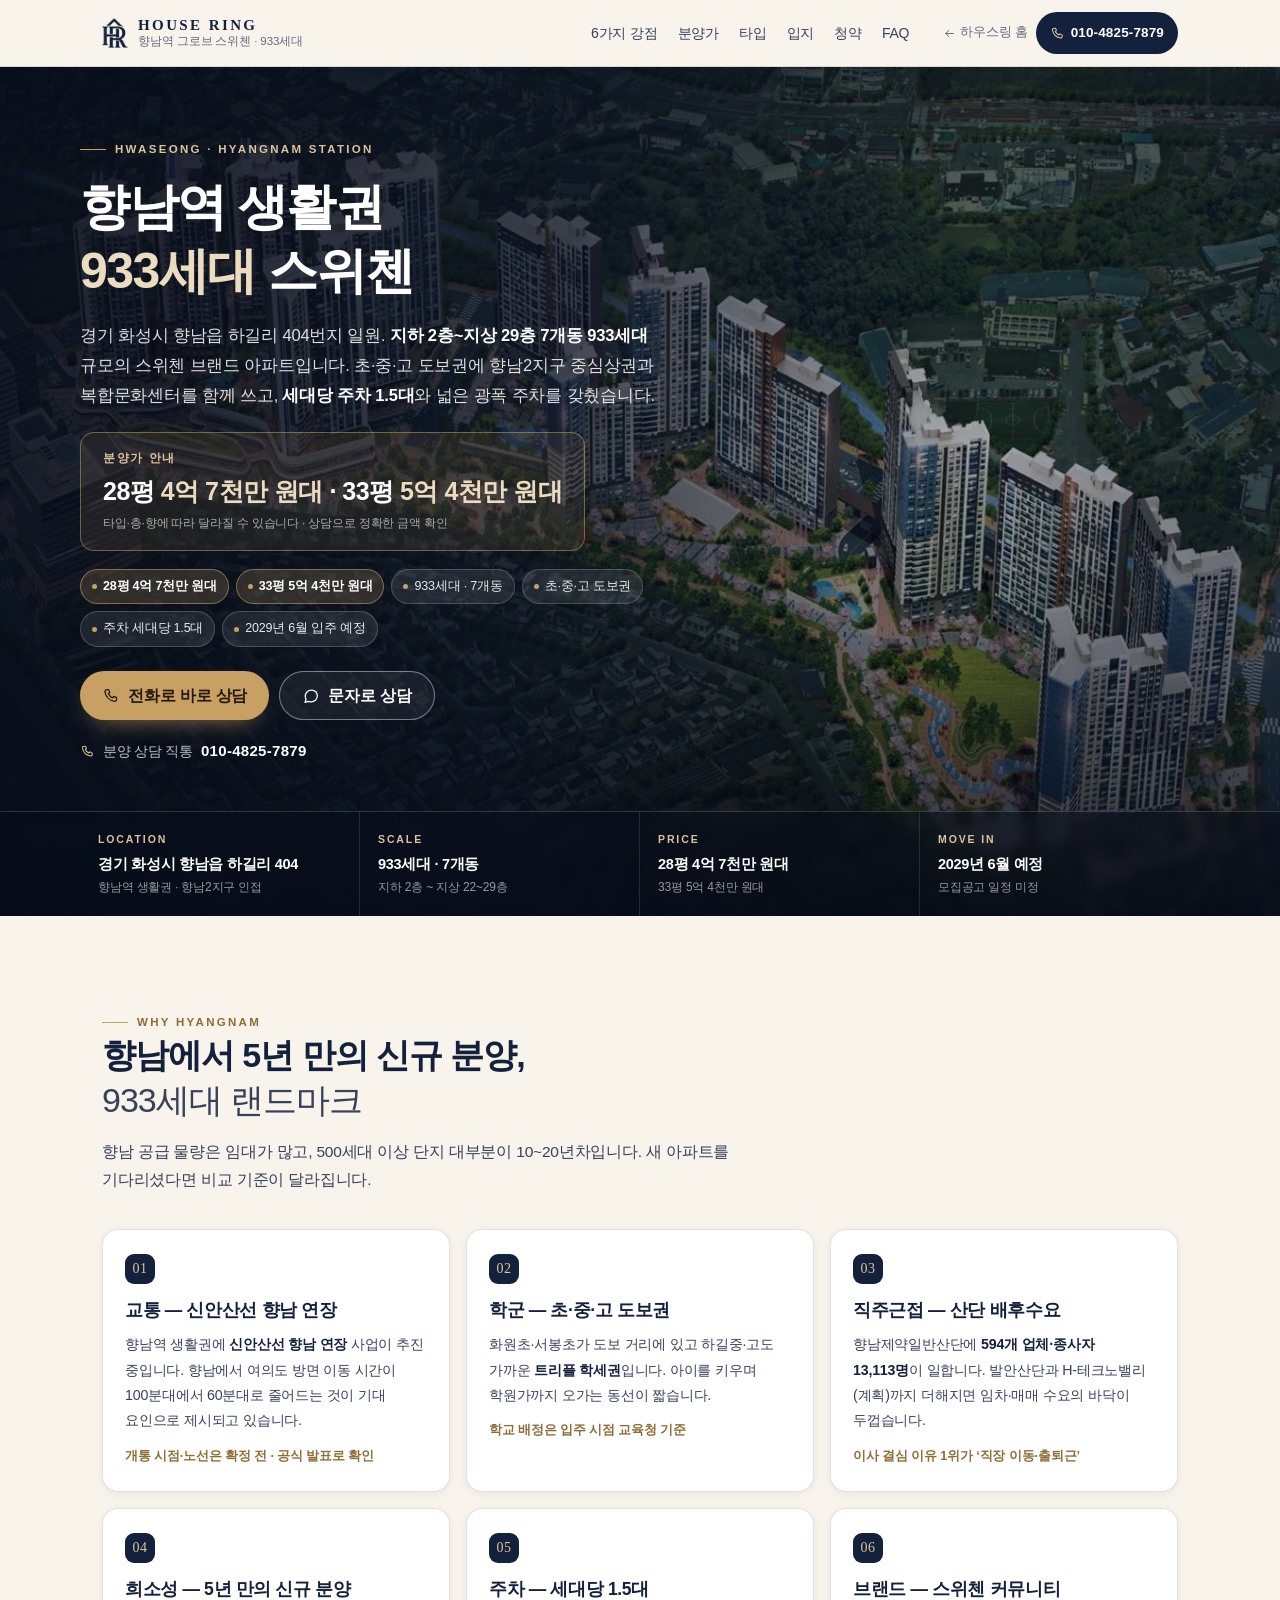
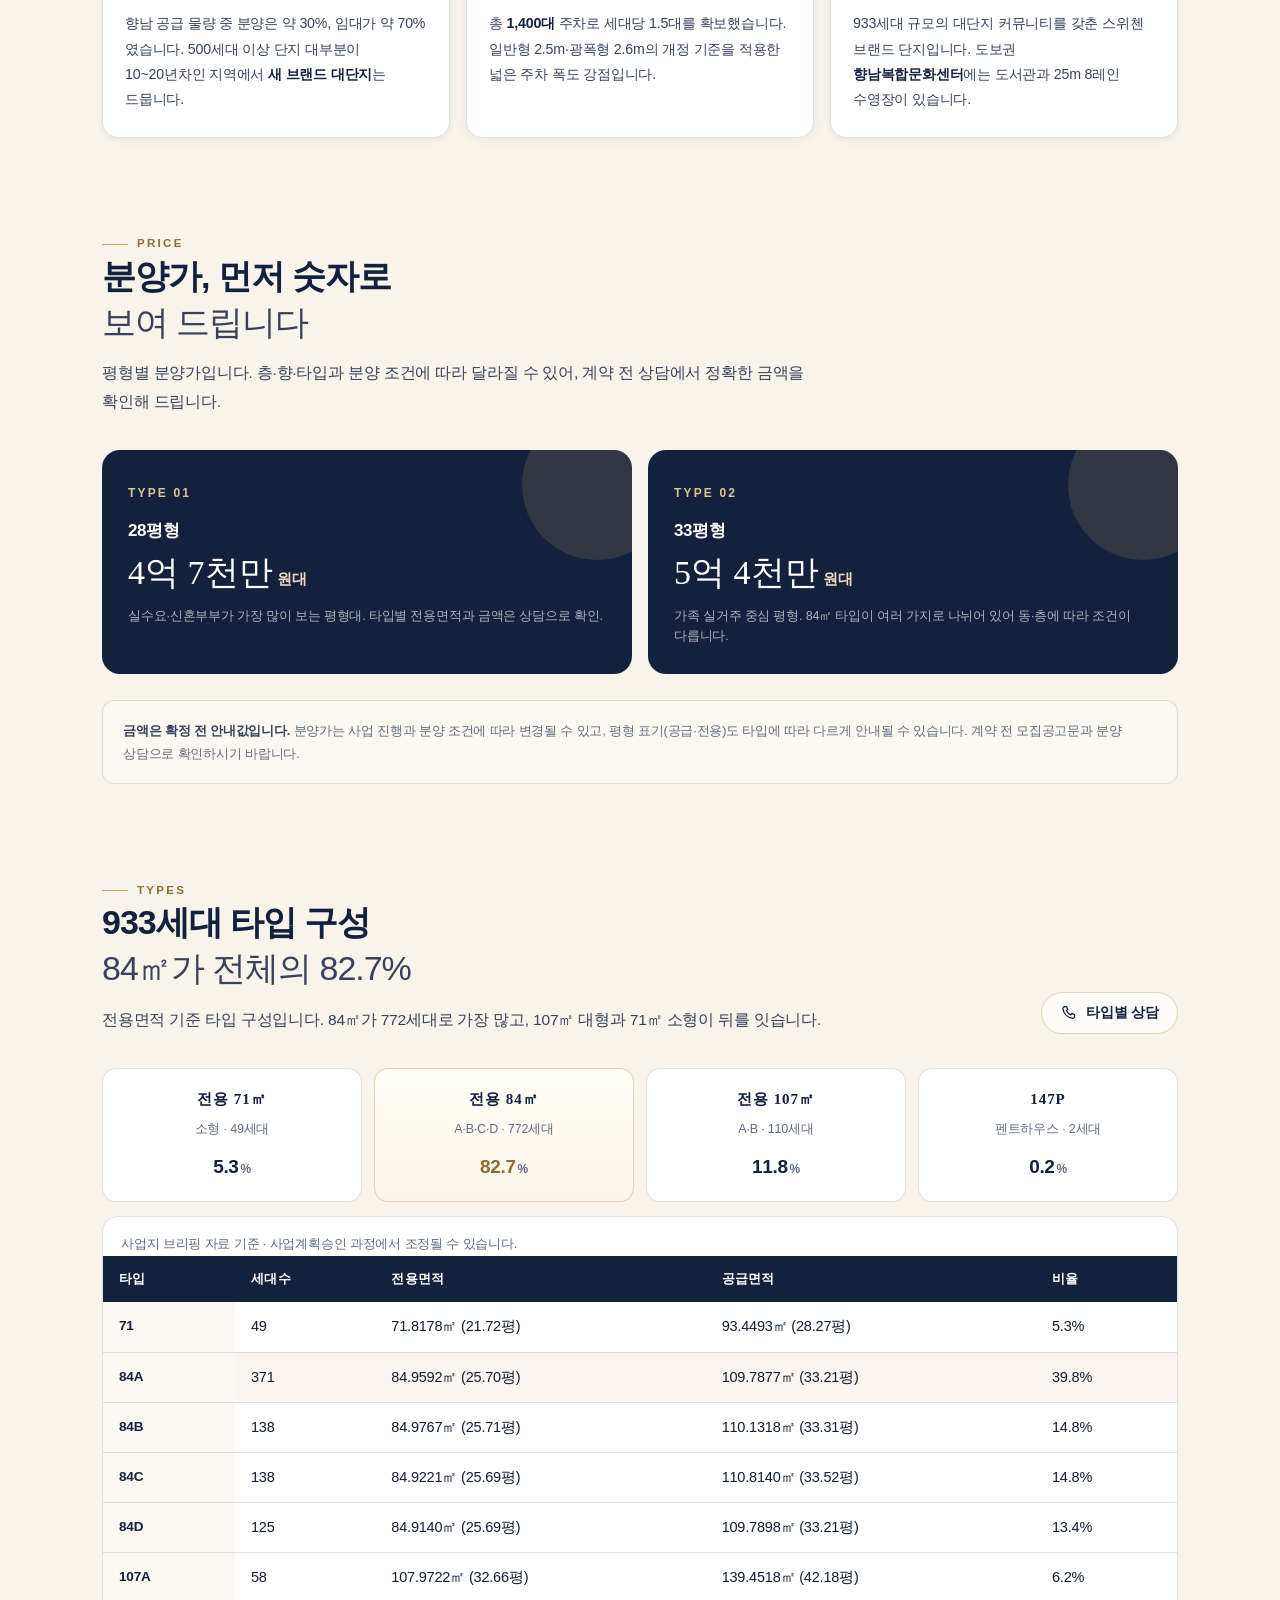
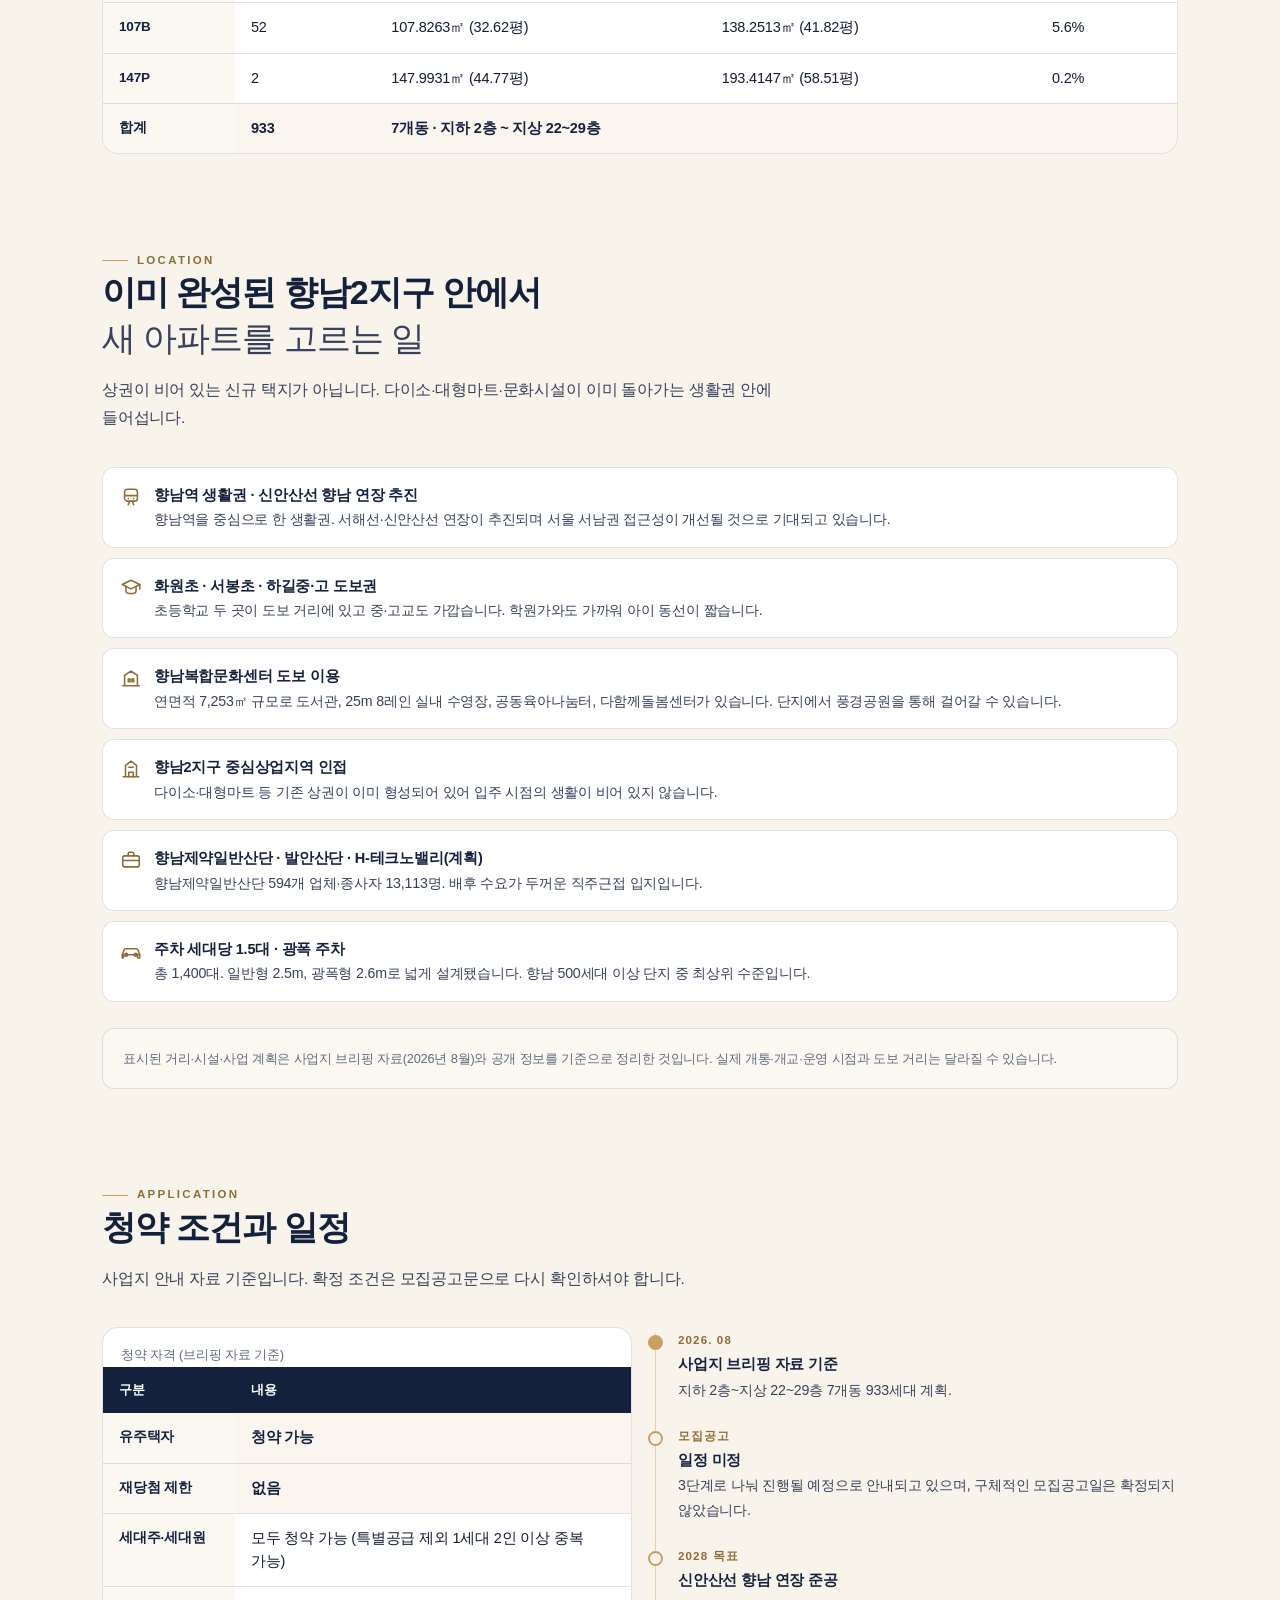
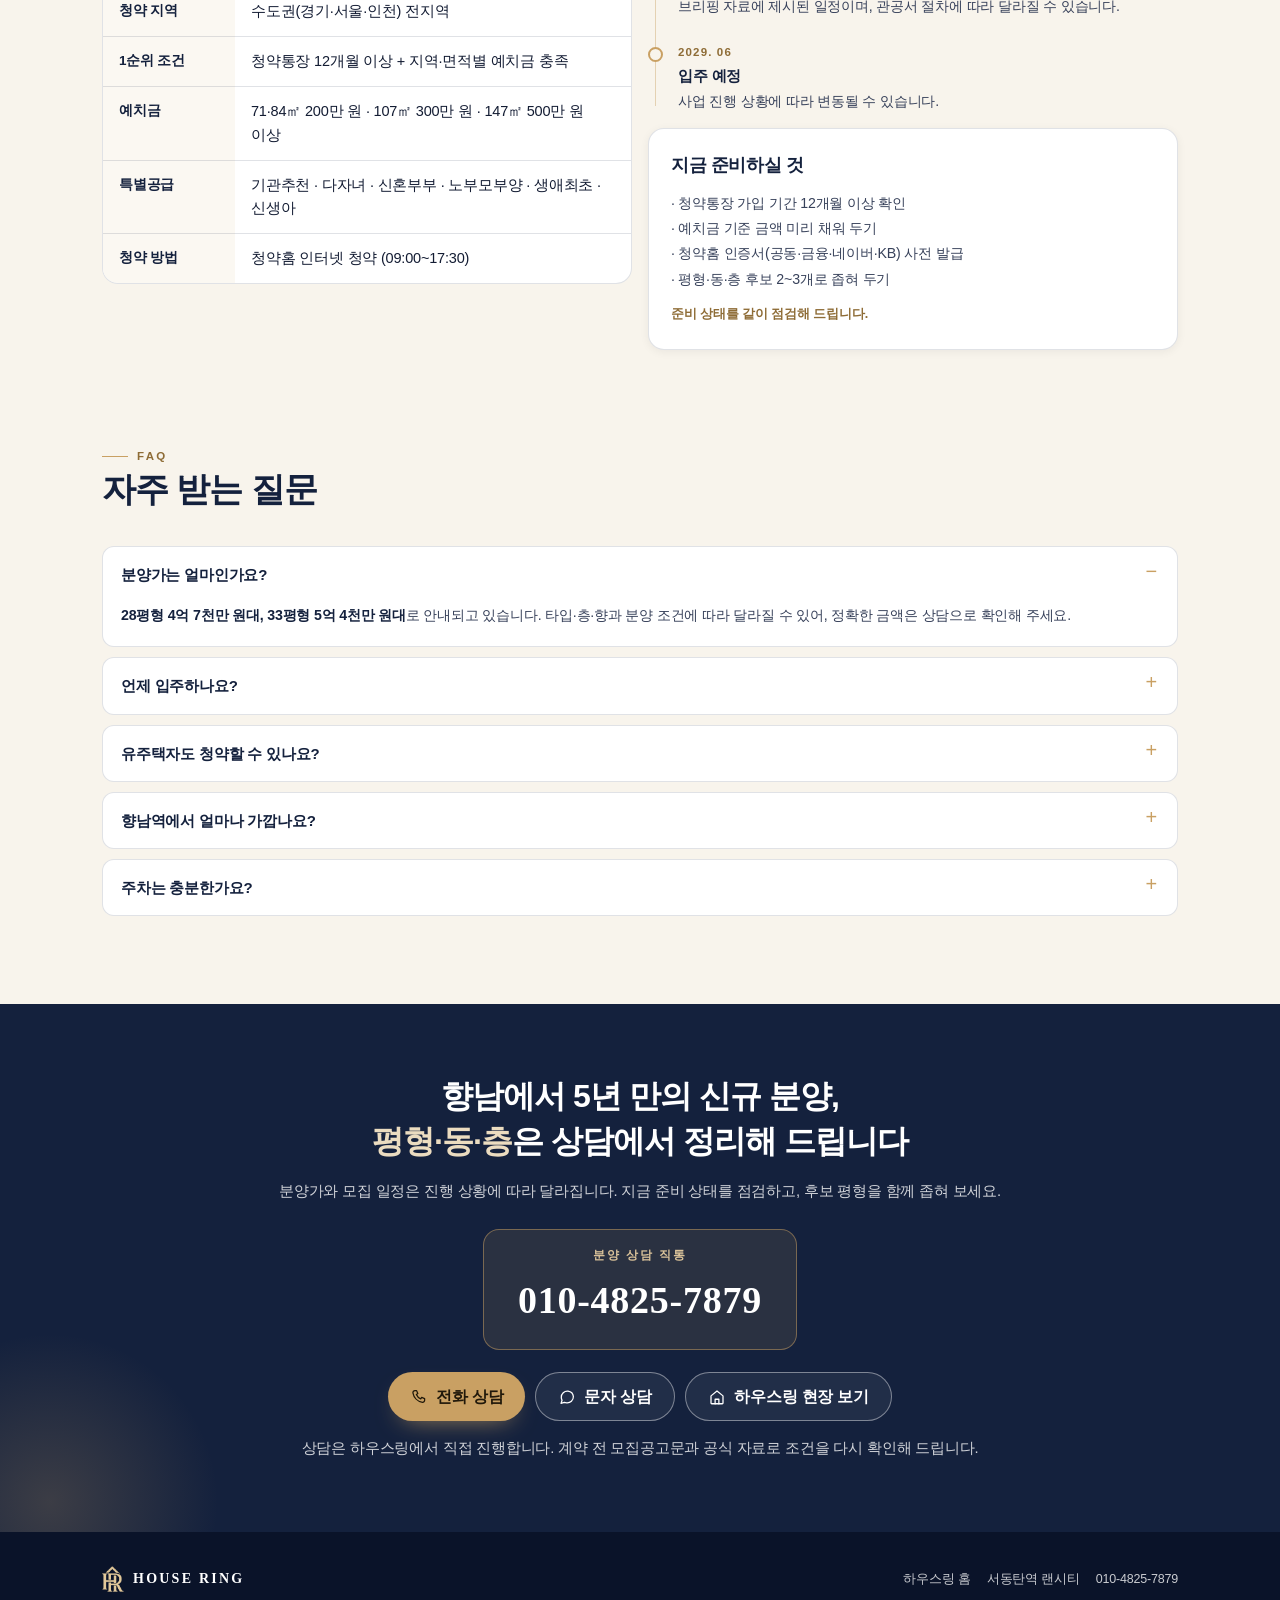
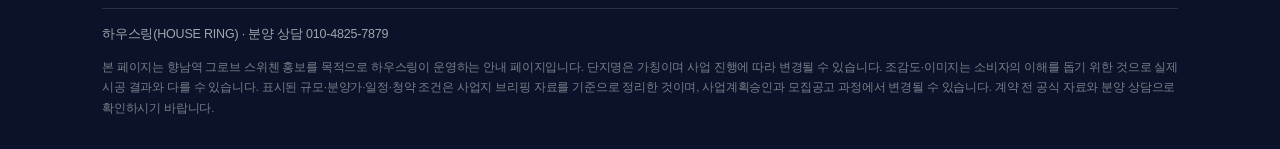
==== hyangnam/index.html @ 68306590 "랜딩 공용 CSS 캐시 버전 쿼리 추가" ====
<!DOCTYPE html>
<html lang="ko">
<head>
<meta charset="utf-8">
<meta name="viewport" content="width=device-width, initial-scale=1">
<title>향남역 그로브 스위첸 | 화성 향남 933세대 분양 · 28평 4억 7천만 원대</title>
<meta name="description" content="향남역 그로브 스위첸 — 경기 화성시 향남읍 하길리 404번지 일원, 향남역 생활권. 지하 2층~지상 29층 7개동 933세대 스위첸 브랜드 아파트. 분양가 28평 4억 7천만 원대 · 33평 5억 4천만 원대. 신안산선 향남 연장 추진, 초·중·고 도보권, 세대당 주차 1.5대. 분양 상담 010-4825-7879.">
<meta name="keywords" content="향남역 그로브 스위첸, 그로브 스위첸, 향남 스위첸, 화성 향남 아파트 분양, 향남역 아파트, 향남읍 하길리, 향남2지구, 스위첸 분양가, 향남 분양, 933세대 아파트, 신안산선 향남, 하우스링">
<meta name="robots" content="index,follow,max-image-preview:large">
<link rel="canonical" href="https://housering.co.kr/hyangnam/">
<meta name="theme-color" content="#14213D">
<meta property="og:type" content="website">
<meta property="og:site_name" content="하우스링 HOUSE RING">
<meta property="og:locale" content="ko_KR">
<meta property="og:url" content="https://housering.co.kr/hyangnam/">
<meta property="og:title" content="향남역 그로브 스위첸 | 933세대 · 28평 4억 7천만 원대">
<meta property="og:description" content="향남역 생활권 933세대 스위첸 브랜드 아파트. 28평 4억 7천만 원대 · 33평 5억 4천만 원대. 신안산선 향남 연장 추진 · 초중고 도보권 · 세대당 주차 1.5대. 상담 010-4825-7879.">
<meta property="og:image" content="https://housering.co.kr/assets/og-hyangnam.jpg">
<meta property="og:image:width" content="1200">
<meta property="og:image:height" content="630">
<meta property="og:image:alt" content="향남역 그로브 스위첸 단지 조감도">
<meta name="twitter:card" content="summary_large_image">
<meta name="twitter:title" content="향남역 그로브 스위첸 | 933세대 28평 4억 7천만 원대">
<meta name="twitter:description" content="향남역 생활권 스위첸 933세대 · 신안산선 향남 연장 추진 · 초중고 도보권 · 주차 세대당 1.5대">
<meta name="twitter:image" content="https://housering.co.kr/assets/og-hyangnam.jpg">
<link rel="icon" href="../assets/logo-mark-navy.png">
<link rel="stylesheet" href="../assets/lp.css?v=20261122b">
<script type="application/ld+json">
{
  "@context": "https://schema.org",
  "@type": "ApartmentComplex",
  "name": "향남역 그로브 스위첸",
  "description": "경기 화성시 향남읍 하길리 404번지 일원, 향남역 생활권. 지하 2층~지상 29층 7개동 933세대 스위첸 브랜드 아파트. 하우스링 분양 상담.",
  "url": "https://housering.co.kr/hyangnam/",
  "telephone": "+82-10-4825-7879",
  "numberOfAccommodationUnits": "933",
  "address": {
    "@type": "PostalAddress",
    "streetAddress": "향남읍 하길리 404",
    "addressLocality": "화성시",
    "addressRegion": "경기도",
    "addressCountry": "KR"
  },
  "provider": { "@type": "Organization", "name": "하우스링 HOUSE RING", "url": "https://housering.co.kr/" }
}
</script>
<script type="application/ld+json">
{
  "@context": "https://schema.org",
  "@type": "FAQPage",
  "mainEntity": [
    {
      "@type": "Question",
      "name": "향남역 그로브 스위첸 분양가는 얼마인가요?",
      "acceptedAnswer": { "@type": "Answer", "text": "28평형 4억 7천만 원대, 33평형 5억 4천만 원대로 안내되고 있습니다. 평형과 금액은 타입·층·향과 분양 조건에 따라 달라질 수 있어, 정확한 금액은 상담으로 확인해 주세요." }
    },
    {
      "@type": "Question",
      "name": "언제 입주하나요?",
      "acceptedAnswer": { "@type": "Answer", "text": "2029년 6월 입주 예정입니다. 모집공고 일정은 아직 확정되지 않았으며, 사업 진행과 관공서 절차에 따라 달라질 수 있습니다." }
    },
    {
      "@type": "Question",
      "name": "유주택자도 청약할 수 있나요?",
      "acceptedAnswer": { "@type": "Answer", "text": "사업지 안내 자료 기준으로 유주택자 청약이 가능하고 재당첨 제한이 없는 것으로 안내되고 있습니다. 세대주·세대원 모두 청약할 수 있고, 수도권(경기·서울·인천) 전지역에서 신청할 수 있습니다. 확정 조건은 모집공고문으로 확인하셔야 합니다." }
    },
    {
      "@type": "Question",
      "name": "향남역에서 얼마나 가깝나요?",
      "acceptedAnswer": { "@type": "Answer", "text": "사업지인 화성시 향남읍 하길리 404번지 일원은 향남역 생활권으로 안내되고 있습니다. 신안산선 향남 연장 사업이 추진 중이며, 향남에서 여의도 방면 이동 시간이 줄어드는 것이 기대 요인으로 제시되고 있습니다. 개통 시점과 노선은 확정 전이므로 공식 발표로 확인하시기 바랍니다." }
    }
  ]
}
</script>
</head>
<body>

<svg width="0" height="0" style="position:absolute" aria-hidden="true" focusable="false"><defs>
<symbol id="i-phone" viewBox="0 0 24 24" fill="none" stroke="currentColor" stroke-width="1.7" stroke-linecap="round" stroke-linejoin="round"><path d="M6.6 3.5h2.2l1.6 3.9-1.9 1.3a10.8 10.8 0 0 0 5.8 5.8l1.3-1.9 3.9 1.6v2.2a2.7 2.7 0 0 1-2.9 2.7A15.6 15.6 0 0 1 3.9 6.4a2.7 2.7 0 0 1 2.7-2.9z"/></symbol>
<symbol id="i-sms" viewBox="0 0 24 24" fill="none" stroke="currentColor" stroke-width="1.7" stroke-linecap="round" stroke-linejoin="round"><path d="M20.5 11.5a8.2 8.2 0 0 1-8.9 8.3 9.6 9.6 0 0 1-3.2-.6L4 20.5l1.4-4.2a8 8 0 0 1-1-3.9 8.2 8.2 0 0 1 8.9-8.3 8.2 8.2 0 0 1 7.2 7.4z"/></symbol>
<symbol id="i-arrow" viewBox="0 0 24 24" fill="none" stroke="currentColor" stroke-width="1.8" stroke-linecap="round" stroke-linejoin="round"><path d="M5 12h14M13 6l6 6-6 6"/></symbol>
<symbol id="i-train" viewBox="0 0 24 24" fill="none" stroke="currentColor" stroke-width="1.7" stroke-linecap="round" stroke-linejoin="round"><rect x="5" y="3.5" width="14" height="13" rx="3"/><path d="M5 10.5h14M9 20.5l1.5-3.5M15 20.5L13.5 17"/><circle cx="9" cy="13.8" r=".9" fill="currentColor" stroke="none"/><circle cx="15" cy="13.8" r=".9" fill="currentColor" stroke="none"/></symbol>
<symbol id="i-school" viewBox="0 0 24 24" fill="none" stroke="currentColor" stroke-width="1.7" stroke-linecap="round" stroke-linejoin="round"><path d="M12 3.5L2.5 8.2 12 12.9l9.5-4.7z"/><path d="M6.5 10.6v4.6c0 1.6 2.5 2.9 5.5 2.9s5.5-1.3 5.5-2.9v-4.6M21.5 8.2v5"/></symbol>
<symbol id="i-work" viewBox="0 0 24 24" fill="none" stroke="currentColor" stroke-width="1.7" stroke-linecap="round" stroke-linejoin="round"><rect x="3" y="7.5" width="18" height="12" rx="2"/><path d="M9 7.5V5.2A1.7 1.7 0 0 1 10.7 3.5h2.6A1.7 1.7 0 0 1 15 5.2v2.3M3 12.5h18"/></symbol>
<symbol id="i-build" viewBox="0 0 24 24" fill="none" stroke="currentColor" stroke-width="1.7" stroke-linecap="round" stroke-linejoin="round"><path d="M3.5 20.5h17M6 20.5V8l6-4.5L18 8v12.5"/><path d="M9.5 20.5v-5h5v5M9.5 10h5"/></symbol>
<symbol id="i-park" viewBox="0 0 24 24" fill="none" stroke="currentColor" stroke-width="1.7" stroke-linecap="round" stroke-linejoin="round"><path d="M12 21v-6"/><path d="M12 15a5.5 5.5 0 0 0 5.5-5.5A5.5 5.5 0 0 0 12 4a5.5 5.5 0 0 0-5.5 5.5A5.5 5.5 0 0 0 12 15z"/></symbol>
<symbol id="i-home" viewBox="0 0 24 24" fill="none" stroke="currentColor" stroke-width="1.7" stroke-linecap="round" stroke-linejoin="round"><path d="M4 10.5L12 4l8 6.5V20a1 1 0 0 1-1 1H5a1 1 0 0 1-1-1z"/><path d="M9.5 21v-6h5v6"/></symbol>
<symbol id="i-pin" viewBox="0 0 24 24" fill="none" stroke="currentColor" stroke-width="1.7" stroke-linecap="round" stroke-linejoin="round"><path d="M12 21s7-5.6 7-11a7 7 0 0 0-14 0c0 5.4 7 11 7 11z"/><circle cx="12" cy="10" r="2.6"/></symbol>
<symbol id="i-car" viewBox="0 0 24 24" fill="none" stroke="currentColor" stroke-width="1.7" stroke-linecap="round" stroke-linejoin="round"><path d="M4 16.5v2a1 1 0 0 1-1 1H2.5v-3.5l1.8-5.2A2 2 0 0 1 6.2 9.5h11.6a2 2 0 0 1 1.9 1.3L21.5 16v3.5H20a1 1 0 0 1-1-1v-2"/><path d="M2.5 16h19"/><circle cx="6.8" cy="16" r="1.6"/><circle cx="17.2" cy="16" r="1.6"/></symbol>
<symbol id="i-culture" viewBox="0 0 24 24" fill="none" stroke="currentColor" stroke-width="1.7" stroke-linecap="round" stroke-linejoin="round"><path d="M3 20.5h18M5 20.5V9l7-4.5L19 9v11.5"/><path d="M9 13h2v3H9zM13 13h2v3h-2z"/></symbol>
<symbol id="i-doc" viewBox="0 0 24 24" fill="none" stroke="currentColor" stroke-width="1.7" stroke-linecap="round" stroke-linejoin="round"><path d="M5.5 3.5h8L19 9v11.5h-13z"/><path d="M13.5 3.5V9H19M8.5 13h7M8.5 16.5h4.5"/></symbol>
</defs></svg>

<header class="lp-header">
  <div class="wrap">
    <a class="brand" href="#top" aria-label="향남역 그로브 스위첸 페이지 맨 위로">
      <img src="../assets/logo-mark-navy.png" alt="하우스링 HOUSE RING" width="26" height="31">
      <span>
        <b>HOUSE RING</b>
        <i>향남역 그로브 스위첸 · 933세대</i>
      </span>
    </a>
    <nav class="lp-nav" aria-label="주요 섹션">
      <a href="#premium">6가지 강점</a>
      <a href="#price">분양가</a>
      <a href="#type">타입</a>
      <a href="#location">입지</a>
      <a href="#apply">청약</a>
      <a href="#faq">FAQ</a>
    </nav>
    <div class="header-actions">
      <a class="header-home" href="../"><svg aria-hidden="true"><use href="#i-arrow"/></svg>하우스링 홈</a>
      <a class="header-phone" href="tel:+821048257879"><svg aria-hidden="true"><use href="#i-phone"/></svg><span>010-4825-7879</span></a>
    </div>
  </div>
</header>

<main id="top">

<section class="hero" aria-label="향남역 그로브 스위첸 핵심 안내">
  <div class="hero-media" aria-hidden="true">
    <img src="../assets/photos/hyangnam.jpg" alt="" width="1600" height="900" fetchpriority="high" decoding="async">
  </div>
  <div class="wrap hero-inner">
    <div class="hero-copy">
      <span class="eyebrow">Hwaseong · Hyangnam Station</span>
      <h1>향남역 생활권<br><em>933세대</em> 스위첸</h1>
      <p class="hero-sub">
        경기 화성시 향남읍 하길리 404번지 일원. <b>지하 2층~지상 29층 7개동 933세대</b> 규모의
        스위첸 브랜드 아파트입니다. 초·중·고 도보권에 향남2지구 중심상권과 복합문화센터를 함께 쓰고,
        <b>세대당 주차 1.5대</b>와 넓은 광폭 주차를 갖췄습니다.
      </p>
      <div class="price-punch">
        <small>분양가 안내</small>
        <b>28평 <em>4억 7천만 원대</em> · 33평 <em>5억 4천만 원대</em></b>
        <span class="pp-note">타입·층·향에 따라 달라질 수 있습니다 · 상담으로 정확한 금액 확인</span>
      </div>
      <div class="hero-badges">
        <span class="hero-badge is-key"><span class="dot"></span>28평 4억 7천만 원대</span>
        <span class="hero-badge is-key"><span class="dot"></span>33평 5억 4천만 원대</span>
        <span class="hero-badge"><span class="dot"></span>933세대 · 7개동</span>
        <span class="hero-badge"><span class="dot"></span>초·중·고 도보권</span>
        <span class="hero-badge"><span class="dot"></span>주차 세대당 1.5대</span>
        <span class="hero-badge"><span class="dot"></span>2029년 6월 입주 예정</span>
      </div>
      <div class="hero-actions">
        <a class="btn btn-gold" href="tel:+821048257879"><svg aria-hidden="true"><use href="#i-phone"/></svg>전화로 바로 상담</a>
        <a class="btn btn-ghost" href="sms:+821048257879?body=%5B%ED%95%98%EC%9A%B0%EC%8A%A4%EB%A7%81%5D%20%ED%96%A5%EB%82%A8%EC%97%AD%20%EA%B7%B8%EB%A1%9C%EB%B8%8C%20%EC%8A%A4%EC%9C%84%EC%B2%B8%20%EB%B6%84%EC%96%91%20%EC%83%81%EB%8B%B4%20%EB%AC%B8%EC%9D%98%EB%93%9C%EB%A6%BD%EB%8B%88%EB%8B%A4.%20(%ED%8F%89%ED%98%95%20%2F%20%EB%B6%84%EC%96%91%EA%B8%88)"><svg aria-hidden="true"><use href="#i-sms"/></svg>문자로 상담</a>
      </div>
      <a class="hero-tel" href="tel:+821048257879"><svg aria-hidden="true"><use href="#i-phone"/></svg>분양 상담 직통 <b>010-4825-7879</b></a>
    </div>
  </div>
  <div class="hero-strip">
    <div class="wrap" style="padding:0">
      <ul>
        <li><span>Location</span><b>경기 화성시 향남읍 하길리 404</b><small>향남역 생활권 · 향남2지구 인접</small></li>
        <li><span>Scale</span><b>933세대 · 7개동</b><small>지하 2층 ~ 지상 22~29층</small></li>
        <li><span>Price</span><b>28평 4억 7천만 원대</b><small>33평 5억 4천만 원대</small></li>
        <li><span>Move in</span><b>2029년 6월 예정</b><small>모집공고 일정 미정</small></li>
      </ul>
    </div>
  </div>
</section>

<section class="section" id="premium">
  <div class="wrap">
    <div class="sec-head">
      <div>
        <span class="eyebrow on-light">Why Hyangnam</span>
        <h2 class="title">향남에서 5년 만의 신규 분양,<br><span class="thin">933세대 랜드마크</span></h2>
        <p class="lead">향남 공급 물량은 임대가 많고, 500세대 이상 단지 대부분이 10~20년차입니다. 새 아파트를 기다리셨다면 비교 기준이 달라집니다.</p>
      </div>
    </div>
    <div class="grid grid-3">
      <article class="card-box">
        <span class="num">01</span>
        <h3>교통 — 신안산선 향남 연장</h3>
        <p>향남역 생활권에 <b>신안산선 향남 연장</b> 사업이 추진 중입니다. 향남에서 여의도 방면 이동 시간이 100분대에서 60분대로 줄어드는 것이 기대 요인으로 제시되고 있습니다.</p>
        <span class="tagline">개통 시점·노선은 확정 전 · 공식 발표로 확인</span>
      </article>
      <article class="card-box">
        <span class="num">02</span>
        <h3>학군 — 초·중·고 도보권</h3>
        <p>화원초·서봉초가 도보 거리에 있고 하길중·고도 가까운 <b>트리플 학세권</b>입니다. 아이를 키우며 학원가까지 오가는 동선이 짧습니다.</p>
        <span class="tagline">학교 배정은 입주 시점 교육청 기준</span>
      </article>
      <article class="card-box">
        <span class="num">03</span>
        <h3>직주근접 — 산단 배후수요</h3>
        <p>향남제약일반산단에 <b>594개 업체·종사자 13,113명</b>이 일합니다. 발안산단과 H-테크노밸리(계획)까지 더해지면 임차·매매 수요의 바닥이 두껍습니다.</p>
        <span class="tagline">이사 결심 이유 1위가 ‘직장 이동·출퇴근’</span>
      </article>
      <article class="card-box">
        <span class="num">04</span>
        <h3>희소성 — 5년 만의 신규 분양</h3>
        <p>향남 공급 물량 중 분양은 약 30%, 임대가 약 70%였습니다. 500세대 이상 단지 대부분이 10~20년차인 지역에서 <b>새 브랜드 대단지</b>는 드뭅니다.</p>
      </article>
      <article class="card-box">
        <span class="num">05</span>
        <h3>주차 — 세대당 1.5대</h3>
        <p>총 <b>1,400대</b> 주차로 세대당 1.5대를 확보했습니다. 일반형 2.5m·광폭형 2.6m의 개정 기준을 적용한 넓은 주차 폭도 강점입니다.</p>
      </article>
      <article class="card-box">
        <span class="num">06</span>
        <h3>브랜드 — 스위첸 커뮤니티</h3>
        <p>933세대 규모의 대단지 커뮤니티를 갖춘 스위첸 브랜드 단지입니다. 도보권 <b>향남복합문화센터</b>에는 도서관과 25m 8레인 수영장이 있습니다.</p>
      </article>
    </div>
  </div>
</section>

<section class="section tight" id="price">
  <div class="wrap">
    <div class="sec-head">
      <div>
        <span class="eyebrow on-light">Price</span>
        <h2 class="title">분양가, 먼저 숫자로<br><span class="thin">보여 드립니다</span></h2>
        <p class="lead">평형별 분양가입니다. 층·향·타입과 분양 조건에 따라 달라질 수 있어, 계약 전 상담에서 정확한 금액을 확인해 드립니다.</p>
      </div>
    </div>
    <div class="price-grid">
      <article class="price-card">
        <span class="p-type">Type 01</span>
        <p class="p-label">28평형</p>
        <p class="p-value">4억 7천만<small>원대</small></p>
        <p class="p-note">실수요·신혼부부가 가장 많이 보는 평형대. 타입별 전용면적과 금액은 상담으로 확인.</p>
      </article>
      <article class="price-card">
        <span class="p-type">Type 02</span>
        <p class="p-label">33평형</p>
        <p class="p-value">5억 4천만<small>원대</small></p>
        <p class="p-note">가족 실거주 중심 평형. 84㎡ 타입이 여러 가지로 나뉘어 있어 동·층에 따라 조건이 다릅니다.</p>
      </article>
    </div>
    <p class="notice"><b>금액은 확정 전 안내값입니다.</b> 분양가는 사업 진행과 분양 조건에 따라 변경될 수 있고, 평형 표기(공급·전용)도 타입에 따라 다르게 안내될 수 있습니다. 계약 전 모집공고문과 분양 상담으로 확인하시기 바랍니다.</p>
  </div>
</section>

<section class="section tight" id="type">
  <div class="wrap">
    <div class="sec-head">
      <div>
        <span class="eyebrow on-light">Types</span>
        <h2 class="title">933세대 타입 구성<br><span class="thin">84㎡가 전체의 82.7%</span></h2>
        <p class="lead">전용면적 기준 타입 구성입니다. 84㎡가 772세대로 가장 많고, 107㎡ 대형과 71㎡ 소형이 뒤를 잇습니다.</p>
      </div>
      <div class="sec-head-actions">
        <a class="btn btn-line" href="tel:+821048257879"><svg aria-hidden="true"><use href="#i-phone"/></svg>타입별 상담</a>
      </div>
    </div>

    <div class="type-grid" style="margin-bottom:14px">
      <div class="type-card">
        <span class="t-name">전용 71㎡</span>
        <span class="t-area">소형 · 49세대</span>
        <span class="t-count">5.3<span>%</span></span>
      </div>
      <div class="type-card is-key">
        <span class="t-name">전용 84㎡</span>
        <span class="t-area">A·B·C·D · 772세대</span>
        <span class="t-count">82.7<span>%</span></span>
      </div>
      <div class="type-card">
        <span class="t-name">전용 107㎡</span>
        <span class="t-area">A·B · 110세대</span>
        <span class="t-count">11.8<span>%</span></span>
      </div>
      <div class="type-card">
        <span class="t-name">147P</span>
        <span class="t-area">펜트하우스 · 2세대</span>
        <span class="t-count">0.2<span>%</span></span>
      </div>
    </div>

    <div class="table-wrap">
      <table class="lp">
        <caption>사업지 브리핑 자료 기준 · 사업계획승인 과정에서 조정될 수 있습니다.</caption>
        <thead>
          <tr><th scope="col">타입</th><th scope="col">세대수</th><th scope="col">전용면적</th><th scope="col">공급면적</th><th scope="col">비율</th></tr>
        </thead>
        <tbody>
          <tr><th scope="row">71</th><td>49</td><td>71.8178㎡ (21.72평)</td><td>93.4493㎡ (28.27평)</td><td>5.3%</td></tr>
          <tr class="is-key"><th scope="row">84A</th><td>371</td><td>84.9592㎡ (25.70평)</td><td>109.7877㎡ (33.21평)</td><td>39.8%</td></tr>
          <tr><th scope="row">84B</th><td>138</td><td>84.9767㎡ (25.71평)</td><td>110.1318㎡ (33.31평)</td><td>14.8%</td></tr>
          <tr><th scope="row">84C</th><td>138</td><td>84.9221㎡ (25.69평)</td><td>110.8140㎡ (33.52평)</td><td>14.8%</td></tr>
          <tr><th scope="row">84D</th><td>125</td><td>84.9140㎡ (25.69평)</td><td>109.7898㎡ (33.21평)</td><td>13.4%</td></tr>
          <tr><th scope="row">107A</th><td>58</td><td>107.9722㎡ (32.66평)</td><td>139.4518㎡ (42.18평)</td><td>6.2%</td></tr>
          <tr><th scope="row">107B</th><td>52</td><td>107.8263㎡ (32.62평)</td><td>138.2513㎡ (41.82평)</td><td>5.6%</td></tr>
          <tr><th scope="row">147P</th><td>2</td><td>147.9931㎡ (44.77평)</td><td>193.4147㎡ (58.51평)</td><td>0.2%</td></tr>
          <tr class="is-key"><th scope="row">합계</th><td><b>933</b></td><td colspan="3"><b>7개동 · 지하 2층 ~ 지상 22~29층</b></td></tr>
        </tbody>
      </table>
    </div>
  </div>
</section>

<section class="section tight" id="location">
  <div class="wrap">
    <div class="sec-head">
      <div>
        <span class="eyebrow on-light">Location</span>
        <h2 class="title">이미 완성된 향남2지구 안에서<br><span class="thin">새 아파트를 고르는 일</span></h2>
        <p class="lead">상권이 비어 있는 신규 택지가 아닙니다. 다이소·대형마트·문화시설이 이미 돌아가는 생활권 안에 들어섭니다.</p>
      </div>
    </div>
    <ul class="loc-list">
      <li><span class="loc-ico"><svg aria-hidden="true"><use href="#i-train"/></svg></span><span><b>향남역 생활권 · 신안산선 향남 연장 추진</b>향남역을 중심으로 한 생활권. 서해선·신안산선 연장이 추진되며 서울 서남권 접근성이 개선될 것으로 기대되고 있습니다.</span></li>
      <li><span class="loc-ico"><svg aria-hidden="true"><use href="#i-school"/></svg></span><span><b>화원초 · 서봉초 · 하길중·고 도보권</b>초등학교 두 곳이 도보 거리에 있고 중·고교도 가깝습니다. 학원가와도 가까워 아이 동선이 짧습니다.</span></li>
      <li><span class="loc-ico"><svg aria-hidden="true"><use href="#i-culture"/></svg></span><span><b>향남복합문화센터 도보 이용</b>연면적 7,253㎡ 규모로 도서관, 25m 8레인 실내 수영장, 공동육아나눔터, 다함께돌봄센터가 있습니다. 단지에서 풍경공원을 통해 걸어갈 수 있습니다.</span></li>
      <li><span class="loc-ico"><svg aria-hidden="true"><use href="#i-build"/></svg></span><span><b>향남2지구 중심상업지역 인접</b>다이소·대형마트 등 기존 상권이 이미 형성되어 있어 입주 시점의 생활이 비어 있지 않습니다.</span></li>
      <li><span class="loc-ico"><svg aria-hidden="true"><use href="#i-work"/></svg></span><span><b>향남제약일반산단 · 발안산단 · H-테크노밸리(계획)</b>향남제약일반산단 594개 업체·종사자 13,113명. 배후 수요가 두꺼운 직주근접 입지입니다.</span></li>
      <li><span class="loc-ico"><svg aria-hidden="true"><use href="#i-car"/></svg></span><span><b>주차 세대당 1.5대 · 광폭 주차</b>총 1,400대. 일반형 2.5m, 광폭형 2.6m로 넓게 설계됐습니다. 향남 500세대 이상 단지 중 최상위 수준입니다.</span></li>
    </ul>
    <p class="notice">표시된 거리·시설·사업 계획은 사업지 브리핑 자료(2026년 8월)와 공개 정보를 기준으로 정리한 것입니다. 실제 개통·개교·운영 시점과 도보 거리는 달라질 수 있습니다.</p>
  </div>
</section>

<section class="section tight" id="apply">
  <div class="wrap">
    <div class="sec-head">
      <div>
        <span class="eyebrow on-light">Application</span>
        <h2 class="title">청약 조건과 일정</h2>
        <p class="lead">사업지 안내 자료 기준입니다. 확정 조건은 모집공고문으로 다시 확인하셔야 합니다.</p>
      </div>
    </div>
    <div class="grid grid-2" style="align-items:start">
      <div class="table-wrap">
        <table class="lp">
          <caption>청약 자격 (브리핑 자료 기준)</caption>
          <thead><tr><th scope="col">구분</th><th scope="col">내용</th></tr></thead>
          <tbody>
            <tr class="is-key"><th scope="row">유주택자</th><td><b>청약 가능</b></td></tr>
            <tr class="is-key"><th scope="row">재당첨 제한</th><td><b>없음</b></td></tr>
            <tr><th scope="row">세대주·세대원</th><td>모두 청약 가능 (특별공급 제외 1세대 2인 이상 중복 가능)</td></tr>
            <tr><th scope="row">청약 지역</th><td>수도권(경기·서울·인천) 전지역</td></tr>
            <tr><th scope="row">1순위 조건</th><td>청약통장 12개월 이상 + 지역·면적별 예치금 충족</td></tr>
            <tr><th scope="row">예치금</th><td>71·84㎡ 200만 원 · 107㎡ 300만 원 · 147㎡ 500만 원 이상</td></tr>
            <tr><th scope="row">특별공급</th><td>기관추천 · 다자녀 · 신혼부부 · 노부모부양 · 생애최초 · 신생아</td></tr>
            <tr><th scope="row">청약 방법</th><td>청약홈 인터넷 청약 (09:00~17:30)</td></tr>
          </tbody>
        </table>
      </div>
      <div>
        <ul class="timeline">
          <li class="is-done"><span class="tl-when">2026. 08</span><b>사업지 브리핑 자료 기준</b>지하 2층~지상 22~29층 7개동 933세대 계획.</li>
          <li><span class="tl-when">모집공고</span><b>일정 미정</b>3단계로 나눠 진행될 예정으로 안내되고 있으며, 구체적인 모집공고일은 확정되지 않았습니다.</li>
          <li><span class="tl-when">2028 목표</span><b>신안산선 향남 연장 준공</b>브리핑 자료에 제시된 일정이며, 관공서 절차에 따라 달라질 수 있습니다.</li>
          <li><span class="tl-when">2029. 06</span><b>입주 예정</b>사업 진행 상황에 따라 변동될 수 있습니다.</li>
        </ul>
        <article class="card-box" style="margin-top:14px">
          <h3 style="margin-top:0">지금 준비하실 것</h3>
          <p style="margin-top:12px">
            · 청약통장 가입 기간 12개월 이상 확인<br>
            · 예치금 기준 금액 미리 채워 두기<br>
            · 청약홈 인증서(공동·금융·네이버·KB) 사전 발급<br>
            · 평형·동·층 후보 2~3개로 좁혀 두기
          </p>
          <span class="tagline">준비 상태를 같이 점검해 드립니다.</span>
        </article>
      </div>
    </div>
  </div>
</section>

<section class="section tight" id="faq">
  <div class="wrap">
    <div class="sec-head">
      <div>
        <span class="eyebrow on-light">FAQ</span>
        <h2 class="title">자주 받는 질문</h2>
      </div>
    </div>
    <div class="faq">
      <details open>
        <summary>분양가는 얼마인가요?</summary>
        <div class="faq-body"><b>28평형 4억 7천만 원대, 33평형 5억 4천만 원대</b>로 안내되고 있습니다. 타입·층·향과 분양 조건에 따라 달라질 수 있어, 정확한 금액은 상담으로 확인해 주세요.</div>
      </details>
      <details>
        <summary>언제 입주하나요?</summary>
        <div class="faq-body"><b>2029년 6월 입주 예정</b>입니다. 모집공고 일정은 아직 확정되지 않았고, 사업 진행과 관공서 절차에 따라 달라질 수 있습니다.</div>
      </details>
      <details>
        <summary>유주택자도 청약할 수 있나요?</summary>
        <div class="faq-body">사업지 안내 자료 기준으로 <b>유주택자 청약이 가능하고 재당첨 제한이 없습니다.</b> 세대주·세대원 모두 청약할 수 있고, 수도권(경기·서울·인천) 전지역에서 신청할 수 있습니다. 확정 조건은 모집공고문으로 확인하셔야 합니다.</div>
      </details>
      <details>
        <summary>향남역에서 얼마나 가깝나요?</summary>
        <div class="faq-body">사업지(화성시 향남읍 하길리 404번지 일원)는 <b>향남역 생활권</b>으로 안내되고 있습니다. 신안산선 향남 연장 사업이 추진 중이며, 향남에서 여의도 방면 이동 시간이 줄어드는 점이 기대 요인으로 제시되고 있습니다. 개통 시점과 노선은 확정 전이므로 공식 발표로 확인하시기 바랍니다.</div>
      </details>
      <details>
        <summary>주차는 충분한가요?</summary>
        <div class="faq-body">총 <b>1,400대 · 세대당 1.5대</b>로 계획되어 있습니다. 일반형 2.5m, 광폭형 2.6m의 개정된 주차 폭 기준을 적용해 넓게 설계됐습니다.</div>
      </details>
    </div>
  </div>
</section>

<section class="cta" id="contact">
  <div class="wrap">
    <h2>향남에서 5년 만의 신규 분양,<br><em>평형·동·층</em>은 상담에서 정리해 드립니다</h2>
    <p>분양가와 모집 일정은 진행 상황에 따라 달라집니다. 지금 준비 상태를 점검하고, 후보 평형을 함께 좁혀 보세요.</p>
    <a class="cta-phone" href="tel:+821048257879">
      <small>분양 상담 직통</small>
      <b>010-4825-7879</b>
    </a>
    <div class="cta-actions">
      <a class="btn btn-gold" href="tel:+821048257879"><svg aria-hidden="true"><use href="#i-phone"/></svg>전화 상담</a>
      <a class="btn btn-ghost" href="sms:+821048257879?body=%5B%ED%95%98%EC%9A%B0%EC%8A%A4%EB%A7%81%5D%20%ED%96%A5%EB%82%A8%EC%97%AD%20%EA%B7%B8%EB%A1%9C%EB%B8%8C%20%EC%8A%A4%EC%9C%84%EC%B2%B8%20%EB%B6%84%EC%96%91%20%EC%83%81%EB%8B%B4%20%EB%AC%B8%EC%9D%98%EB%93%9C%EB%A6%BD%EB%8B%88%EB%8B%A4.%20(%ED%8F%89%ED%98%95%20%2F%20%EB%B6%84%EC%96%91%EA%B8%88)"><svg aria-hidden="true"><use href="#i-sms"/></svg>문자 상담</a>
      <a class="btn btn-ghost" href="../#properties"><svg aria-hidden="true"><use href="#i-home"/></svg>하우스링 현장 보기</a>
    </div>
    <p class="cta-note">상담은 하우스링에서 직접 진행합니다. 계약 전 모집공고문과 공식 자료로 조건을 다시 확인해 드립니다.</p>
  </div>
</section>

</main>

<footer class="footer">
  <div class="wrap">
    <div class="f-top">
      <span class="f-brand"><img src="../assets/logo-mark-gold.png" alt="" width="22" height="26"><b>HOUSE RING</b></span>
      <nav class="f-links" aria-label="관련 페이지">
        <a href="../">하우스링 홈</a>
        <a href="../lancity/">서동탄역 랜시티</a>
        <a href="tel:+821048257879">010-4825-7879</a>
      </nav>
    </div>
    <address>
      하우스링(HOUSE RING) · 분양 상담 010-4825-7879
    </address>
    <p class="f-disc">
      본 페이지는 향남역 그로브 스위첸 홍보를 목적으로 하우스링이 운영하는 안내 페이지입니다. 단지명은 가칭이며 사업 진행에 따라 변경될 수 있습니다.
      조감도·이미지는 소비자의 이해를 돕기 위한 것으로 실제 시공 결과와 다를 수 있습니다. 표시된 규모·분양가·일정·청약 조건은 사업지 브리핑 자료를 기준으로 정리한 것이며,
      사업계획승인과 모집공고 과정에서 변경될 수 있습니다. 계약 전 공식 자료와 분양 상담으로 확인하시기 바랍니다.
    </p>
  </div>
</footer>

<div class="callbar" role="group" aria-label="빠른 상담">
  <a class="cb-tel" href="tel:+821048257879"><svg aria-hidden="true"><use href="#i-phone"/></svg>전화 상담</a>
  <a class="cb-sms" href="sms:+821048257879?body=%5B%ED%95%98%EC%9A%B0%EC%8A%A4%EB%A7%81%5D%20%ED%96%A5%EB%82%A8%EC%97%AD%20%EA%B7%B8%EB%A1%9C%EB%B8%8C%20%EC%8A%A4%EC%9C%84%EC%B2%B8%20%EB%B6%84%EC%96%91%20%EC%83%81%EB%8B%B4%20%EB%AC%B8%EC%9D%98%EB%93%9C%EB%A6%BD%EB%8B%88%EB%8B%A4."><svg aria-hidden="true"><use href="#i-sms"/></svg>문자 상담</a>
</div>

</body>
</html>
---- assets/lp.css ----
/* ============================================================
   HOUSE RING · 현장 단독 랜딩페이지 공용 스타일
   lacntiy(/lancity/), hyangnam(/hyangnam/) 공통
   ============================================================ */
*,*::before,*::after{box-sizing:border-box}
:root{
  --navy:#14213D;
  --navy-900:#0A1329;
  --navy-800:#0F1B36;
  --navy-700:#1B2B4D;
  --gold:#C9A063;
  --gold-soft:#DCC49B;
  --gold-pale:#EBDCC0;
  --cream:#F8F4EC;
  --cream-2:#F1EADF;
  --ink:#131C33;
  --ink-2:#37415A;
  --muted:#626B80;
  --line:rgba(20,33,61,.13);
  --line-gold:rgba(201,160,99,.42);
  --ff:-apple-system,BlinkMacSystemFont,"Apple SD Gothic Neo","Noto Sans KR","Malgun Gothic",Roboto,"Helvetica Neue",Arial,sans-serif;
  --ff-serif:"Bodoni MT",Didot,"Playfair Display",Georgia,"Times New Roman",serif;
  --shadow-s:0 2px 10px rgba(10,19,41,.06);
  --shadow-m:0 18px 40px -20px rgba(10,19,41,.38);
  --max:1120px;
  --header-h:66px;
}
html{-webkit-text-size-adjust:100%;scroll-behavior:smooth;scroll-padding-top:calc(var(--header-h) + 12px)}
body{margin:0;background:var(--cream);color:var(--ink);font-family:var(--ff);font-size:16px;line-height:1.72;letter-spacing:-.012em;-webkit-font-smoothing:antialiased;word-break:keep-all;overflow-x:hidden;padding-bottom:0}
img{max-width:100%;display:block;height:auto}
a{color:inherit;text-decoration:none}
button{font:inherit;color:inherit;cursor:pointer;border:0;background:none}
h1,h2,h3,h4,p,dl,dd,figure{margin:0}
svg{flex:none}
.wrap{width:100%;max-width:var(--max);margin:0 auto;padding:0 22px}
.nowrap{white-space:nowrap}

/* ---------- header ---------- */
.lp-header{position:sticky;top:0;z-index:50;background:rgba(248,244,236,.94);backdrop-filter:blur(10px);border-bottom:1px solid var(--line)}
.lp-header .wrap{display:flex;align-items:center;gap:14px;height:var(--header-h)}
.brand{display:flex;align-items:center;gap:10px;min-width:0}
.brand img{width:26px;height:auto}
.brand b{display:block;font-family:var(--ff-serif);font-size:15px;letter-spacing:.16em;line-height:1.2;color:var(--navy)}
.brand i{display:block;font-style:normal;font-size:11.5px;color:var(--muted);letter-spacing:-.01em;line-height:1.35;white-space:nowrap;overflow:hidden;text-overflow:ellipsis}
.lp-nav{display:flex;gap:20px;margin-left:auto;font-size:14px;color:var(--ink-2)}
.lp-nav a:hover{color:var(--navy);text-decoration:underline;text-underline-offset:5px}
.header-actions{display:flex;align-items:center;gap:8px;margin-left:auto}
.lp-nav + .header-actions{margin-left:20px}
.header-home{font-size:12.5px;color:var(--muted);display:inline-flex;align-items:center;gap:4px}
.header-home svg{width:13px;height:13px;transform:rotate(180deg)}
.header-phone{display:inline-flex;align-items:center;gap:6px;background:var(--navy);color:#fff;font-weight:700;font-size:13.5px;padding:9px 14px;border-radius:999px;letter-spacing:.01em}
.header-phone svg{width:15px;height:15px;color:var(--gold-soft)}
.header-phone:hover{background:var(--navy-700)}

/* ---------- buttons ---------- */
.btn{display:inline-flex;align-items:center;justify-content:center;gap:8px;padding:14px 22px;border-radius:999px;font-weight:700;font-size:15.5px;line-height:1.25;letter-spacing:-.01em;transition:transform .18s ease,background .18s ease,color .18s ease,box-shadow .18s ease;white-space:nowrap}
.btn svg{width:18px;height:18px}
.btn-gold{background:var(--gold);color:#20180A;box-shadow:0 10px 26px -14px rgba(201,160,99,.95)}
.btn-gold:hover{background:#D6AF73;transform:translateY(-1px)}
.btn-navy{background:var(--navy);color:#fff}
.btn-navy:hover{background:var(--navy-700)}
.btn-line{border:1px solid var(--line-gold);color:var(--navy);background:rgba(255,255,255,.6)}
.btn-line:hover{background:#fff;border-color:var(--gold)}
.btn-ghost{border:1px solid rgba(255,255,255,.42);color:#fff;background:rgba(255,255,255,.06)}
.btn-ghost:hover{background:rgba(255,255,255,.16)}
.btn-tel{background:var(--navy);color:#fff;box-shadow:0 12px 26px -16px rgba(10,19,41,.8)}
.btn-tel svg{color:var(--gold-soft)}

/* ---------- hero ---------- */
.hero{position:relative;background:var(--navy-900);color:#fff;overflow:hidden;isolation:isolate}
.hero-media{position:absolute;inset:0;z-index:-2}
.hero-media img{width:100%;height:100%;object-fit:cover;object-position:center}
.hero-media::after{content:"";position:absolute;inset:0;background:linear-gradient(100deg,rgba(6,12,26,.92) 0%,rgba(8,15,32,.78) 42%,rgba(10,19,41,.34) 72%,rgba(10,19,41,.55) 100%)}
.hero-inner{position:relative;padding:64px 0 0}
.hero-copy{max-width:660px;padding-bottom:44px}
.eyebrow{display:inline-flex;align-items:center;gap:9px;font-size:11.5px;letter-spacing:.2em;text-transform:uppercase;color:var(--gold-soft);font-weight:700}
.eyebrow::before{content:"";width:26px;height:1px;background:var(--gold)}
.eyebrow.on-light{color:#8E6C36}
.hero h1{margin:16px 0 0;font-size:clamp(29px,4.6vw,50px);line-height:1.28;letter-spacing:-.03em;font-weight:800}
.hero h1 em{font-style:normal;color:var(--gold-pale);position:relative;white-space:nowrap}
.hero-sub{margin-top:18px;font-size:clamp(14.5px,1.5vw,16.5px);line-height:1.8;color:rgba(255,255,255,.86);max-width:610px}
.hero-sub b{color:#fff}
.price-punch{margin-top:22px;display:inline-block;padding:16px 22px;border:1px solid rgba(201,160,99,.5);border-radius:14px;background:rgba(201,160,99,.1)}
.price-punch small{display:block;font-size:11.5px;letter-spacing:.14em;color:var(--gold-soft);text-transform:uppercase;font-weight:700}
.price-punch b{display:block;margin-top:5px;font-size:clamp(19px,2.4vw,25px);line-height:1.4;letter-spacing:-.02em;color:#fff}
.price-punch b em{font-style:normal;color:var(--gold-pale)}
.price-punch .pp-note{display:block;margin-top:4px;font-size:12px;color:rgba(255,255,255,.62)}
.hero-badges{display:flex;flex-wrap:wrap;gap:7px;margin-top:18px}
.hero-badge{display:inline-flex;align-items:center;gap:6px;font-size:12.5px;padding:6px 11px;border-radius:999px;background:rgba(255,255,255,.09);border:1px solid rgba(255,255,255,.18);color:rgba(255,255,255,.9)}
.hero-badge .dot{width:5px;height:5px;border-radius:50%;background:var(--gold);flex:none}
.hero-badge.is-key{background:rgba(201,160,99,.2);border-color:rgba(201,160,99,.55);color:#fff;font-weight:700}
.hero-actions{display:flex;flex-wrap:wrap;gap:10px;margin-top:24px}
.hero-tel{display:inline-flex;align-items:center;gap:8px;margin-top:18px;font-size:13.5px;color:rgba(255,255,255,.72)}
.hero-tel svg{width:15px;height:15px;color:var(--gold-soft)}
.hero-tel b{color:#fff;font-size:15px;letter-spacing:.02em}
.hero-strip{position:relative;border-top:1px solid rgba(255,255,255,.16);background:rgba(6,12,26,.5);backdrop-filter:blur(6px)}
.hero-strip ul{list-style:none;margin:0;padding:0;display:grid;grid-template-columns:repeat(4,1fr)}
.hero-strip li{padding:18px 18px 20px;border-right:1px solid rgba(255,255,255,.12)}
.hero-strip li:last-child{border-right:0}
.hero-strip span{display:block;font-size:10.5px;letter-spacing:.18em;text-transform:uppercase;color:var(--gold-soft);font-weight:700}
.hero-strip b{display:block;margin-top:6px;font-size:14.5px;line-height:1.45;color:#fff;letter-spacing:-.02em}
.hero-strip small{display:block;margin-top:3px;font-size:12px;color:rgba(255,255,255,.58);line-height:1.5}

/* ---------- sections ---------- */
.section{padding:clamp(52px,7vw,88px) 0}
.section.tight{padding-top:0}
.sec-head{display:flex;flex-wrap:wrap;align-items:flex-end;gap:18px;margin-bottom:34px}
.sec-head > div{max-width:720px}
.title{font-size:clamp(23px,3.1vw,34px);line-height:1.34;letter-spacing:-.03em;font-weight:800;color:var(--navy)}
.title .thin{font-weight:400;color:var(--ink-2)}
.lead{margin-top:14px;font-size:15.5px;line-height:1.85;color:var(--ink-2)}
.lead + .lead{margin-top:10px}
.lead b{color:var(--navy)}
.sec-head-actions{margin-left:auto;display:flex;gap:10px;flex-wrap:wrap}
.sec-head-actions .btn{padding:11px 18px;font-size:14px}

/* ---------- cards ---------- */
.grid{display:grid;gap:16px}
.grid-3{grid-template-columns:repeat(3,1fr)}
.grid-2{grid-template-columns:repeat(2,1fr)}
.grid-4{grid-template-columns:repeat(4,1fr)}
.card-box{background:#fff;border:1px solid var(--line);border-radius:16px;padding:24px 22px;box-shadow:var(--shadow-s)}
.card-box .num{display:inline-flex;align-items:center;justify-content:center;width:30px;height:30px;border-radius:9px;background:var(--navy);color:var(--gold-soft);font-family:var(--ff-serif);font-size:14px;letter-spacing:.04em}
.card-box h3{margin-top:14px;font-size:17.5px;line-height:1.45;letter-spacing:-.02em;font-weight:800;color:var(--navy)}
.card-box p{margin-top:9px;font-size:14.2px;line-height:1.78;color:var(--ink-2)}
.card-box p b{color:var(--navy)}
.card-box .tagline{display:block;margin-top:12px;font-size:12.5px;color:#8E6C36;font-weight:700;letter-spacing:-.01em}

/* ---------- steps (출구 3) ---------- */
.steps{display:grid;grid-template-columns:repeat(3,1fr);gap:0;border:1px solid var(--line);border-radius:18px;overflow:hidden;background:#fff}
.step{padding:26px 22px;border-right:1px solid var(--line);position:relative}
.step:last-child{border-right:0}
.step .st-ep{font-size:11px;letter-spacing:.2em;text-transform:uppercase;color:#8E6C36;font-weight:700}
.step h3{margin-top:10px;font-size:17px;font-weight:800;color:var(--navy);letter-spacing:-.02em;line-height:1.45}
.step p{margin-top:8px;font-size:14px;line-height:1.78;color:var(--ink-2)}
.step .st-note{display:block;margin-top:12px;padding-top:12px;border-top:1px dashed var(--line);font-size:12.5px;color:var(--muted);line-height:1.65}

/* ---------- table ---------- */
.table-wrap{overflow-x:auto;-webkit-overflow-scrolling:touch;border:1px solid var(--line);border-radius:16px;background:#fff}
table.lp{width:100%;border-collapse:collapse;font-size:14.5px;min-width:520px}
table.lp caption{caption-side:top;text-align:left;padding:16px 18px 0;font-size:13px;color:var(--muted)}
table.lp th,table.lp td{padding:13px 16px;border-bottom:1px solid var(--line);text-align:left;vertical-align:top;line-height:1.6}
table.lp thead th{background:var(--navy);color:#fff;font-size:13px;font-weight:700;letter-spacing:.02em;border-bottom:0}
table.lp tbody th{width:132px;background:#FBF8F2;font-weight:700;color:var(--navy);font-size:13.5px}
table.lp tbody tr:last-child th,table.lp tbody tr:last-child td{border-bottom:0}
table.lp td b{color:var(--navy)}
table.lp .is-key{background:rgba(201,160,99,.1)}

/* ---------- type cards ---------- */
.type-grid{display:grid;grid-template-columns:repeat(4,1fr);gap:12px}
.type-card{background:#fff;border:1px solid var(--line);border-radius:14px;padding:18px 16px;text-align:center}
.type-card .t-name{display:block;font-family:var(--ff-serif);font-size:15px;letter-spacing:.06em;color:var(--navy);font-weight:700}
.type-card .t-area{display:block;margin-top:6px;font-size:12.5px;color:var(--muted)}
.type-card .t-count{display:block;margin-top:10px;font-size:19px;font-weight:800;color:var(--navy);letter-spacing:-.02em}
.type-card .t-count span{font-size:12px;font-weight:600;color:var(--muted);margin-left:2px}
.type-card.is-key{border-color:var(--line-gold);background:linear-gradient(180deg,#FFFDF8,#FBF5E9)}
.type-card.is-key .t-count{color:#8E6C36}

/* ---------- price cards ---------- */
.price-grid{display:grid;grid-template-columns:repeat(2,1fr);gap:16px}
.price-card{background:var(--navy);color:#fff;border-radius:18px;padding:28px 26px;position:relative;overflow:hidden}
.price-card::after{content:"";position:absolute;right:-40px;top:-40px;width:150px;height:150px;border-radius:50%;background:rgba(201,160,99,.16)}
.price-card .p-type{font-size:12px;letter-spacing:.18em;text-transform:uppercase;color:var(--gold-soft);font-weight:700}
.price-card .p-label{margin-top:10px;font-size:17px;font-weight:800;letter-spacing:-.02em}
.price-card .p-value{margin-top:8px;font-family:var(--ff-serif);font-size:clamp(26px,3.4vw,34px);line-height:1.2;color:#fff;letter-spacing:0}
.price-card .p-value small{font-family:var(--ff);font-size:15px;font-weight:700;margin-left:4px;color:var(--gold-pale)}
.price-card .p-note{margin-top:12px;font-size:12.5px;color:rgba(255,255,255,.66);line-height:1.6}

/* ---------- location list ---------- */
.loc-list{list-style:none;margin:0;padding:0;display:grid;gap:10px}
.loc-list li{display:flex;gap:12px;padding:15px 17px;background:#fff;border:1px solid var(--line);border-radius:12px;font-size:14.2px;line-height:1.7;color:var(--ink-2)}
.loc-list li b{color:var(--navy);display:block;font-size:14.5px}
.loc-list .loc-ico{flex:none;width:22px;height:22px;color:#8E6C36;margin-top:3px}
.loc-list .loc-ico svg{width:22px;height:22px}

/* ---------- timeline ---------- */
.timeline{list-style:none;margin:0;padding:0;position:relative}
.timeline::before{content:"";position:absolute;left:7px;top:6px;bottom:8px;width:1px;background:var(--line-gold)}
.timeline li{position:relative;padding:0 0 20px 30px;font-size:14.2px;line-height:1.75;color:var(--ink-2)}
.timeline li:last-child{padding-bottom:0}
.timeline li::before{content:"";position:absolute;left:0;top:8px;width:15px;height:15px;border-radius:50%;background:var(--cream);border:2px solid var(--gold)}
.timeline li b{display:block;color:var(--navy);font-size:14.8px}
.timeline li.is-done::before{background:var(--gold)}
.timeline li .tl-when{font-size:11.5px;letter-spacing:.1em;color:#8E6C36;font-weight:700;text-transform:uppercase}

/* ---------- notice / faq ---------- */
.notice{margin-top:26px;padding:18px 20px;border:1px solid var(--line);border-radius:12px;background:#FBF8F2;font-size:12.8px;line-height:1.8;color:var(--muted)}
.notice b{color:var(--ink-2)}
.faq{display:grid;gap:10px}
.faq details{background:#fff;border:1px solid var(--line);border-radius:12px;padding:0 18px}
.faq summary{cursor:pointer;list-style:none;padding:16px 26px 16px 0;position:relative;font-size:15px;font-weight:700;color:var(--navy);line-height:1.55}
.faq summary::-webkit-details-marker{display:none}
.faq summary::after{content:"+";position:absolute;right:2px;top:14px;font-size:20px;color:var(--gold);line-height:1;font-weight:400}
.faq details[open] summary::after{content:"−"}
.faq .faq-body{padding:0 0 18px;font-size:14.2px;line-height:1.82;color:var(--ink-2)}
.faq .faq-body b{color:var(--navy)}

/* ---------- cta ---------- */
.cta{background:var(--navy);color:#fff;padding:clamp(44px,6vw,70px) 0;position:relative;overflow:hidden}
.cta::before{content:"";position:absolute;left:-120px;bottom:-140px;width:340px;height:340px;border-radius:50%;background:radial-gradient(circle,rgba(201,160,99,.22),transparent 70%)}
.cta .wrap{position:relative;text-align:center;max-width:780px}
.cta h2{font-size:clamp(22px,3vw,32px);line-height:1.4;letter-spacing:-.03em;font-weight:800}
.cta h2 em{font-style:normal;color:var(--gold-pale)}
.cta p{margin-top:14px;font-size:14.8px;line-height:1.82;color:rgba(255,255,255,.8)}
.cta-phone{display:inline-flex;flex-direction:column;align-items:center;gap:2px;margin:24px 0 6px;padding:16px 34px;border-radius:16px;border:1px solid rgba(201,160,99,.5);background:rgba(201,160,99,.12)}
.cta-phone small{font-size:11.5px;letter-spacing:.18em;color:var(--gold-soft);text-transform:uppercase;font-weight:700}
.cta-phone b{font-family:var(--ff-serif);font-size:clamp(26px,4.4vw,38px);letter-spacing:.02em;color:#fff}
.cta-phone:hover{background:rgba(201,160,99,.2)}
.cta-actions{display:flex;flex-wrap:wrap;gap:10px;justify-content:center;margin-top:16px}
.cta-note{margin-top:18px;font-size:12px;color:rgba(255,255,255,.5);line-height:1.7}

/* ---------- footer ---------- */
.footer{background:var(--navy-900);color:rgba(255,255,255,.62);padding:34px 0 30px;font-size:12.5px;line-height:1.85}
.footer .f-top{display:flex;flex-wrap:wrap;gap:14px;align-items:center;padding-bottom:16px;border-bottom:1px solid rgba(255,255,255,.12)}
.footer .f-brand{display:flex;align-items:center;gap:9px;color:#fff}
.footer .f-brand img{width:22px}
.footer .f-brand b{font-family:var(--ff-serif);font-size:14px;letter-spacing:.16em}
.footer .f-links{display:flex;gap:16px;margin-left:auto;flex-wrap:wrap}
.footer .f-links a{color:rgba(255,255,255,.78)}
.footer .f-links a:hover{color:#fff;text-decoration:underline;text-underline-offset:4px}
.footer address{margin-top:14px;font-style:normal}
.footer .f-disc{margin-top:10px;font-size:11.5px;color:rgba(255,255,255,.45);line-height:1.8}

/* ---------- sticky mobile call bar ---------- */
.callbar{display:none}
@media (max-width:820px){
  :root{--header-h:60px}
  .lp-nav{display:none}
  .header-home{display:none}
  .brand i{font-size:10.5px;max-width:150px}
  .hero-inner{padding-top:44px}
  .hero-copy{padding-bottom:30px;max-width:none}
  .hero-media::after{background:linear-gradient(180deg,rgba(6,12,26,.86) 0%,rgba(8,15,32,.8) 46%,rgba(8,15,32,.9) 100%)}
  .hero-strip ul{grid-template-columns:repeat(2,1fr)}
  .hero-strip li{border-bottom:1px solid rgba(255,255,255,.12)}
  .hero-strip li:nth-child(2n){border-right:0}
  .hero-strip li:nth-last-child(-n+2){border-bottom:0}
  .price-punch{display:block;padding:14px 16px}
  .grid-3,.grid-4,.type-grid{grid-template-columns:repeat(2,1fr)}
  .steps{grid-template-columns:1fr}
  .step{border-right:0;border-bottom:1px solid var(--line)}
  .step:last-child{border-bottom:0}
  .price-grid{grid-template-columns:1fr}
  .sec-head-actions{margin-left:0;width:100%}
  body{padding-bottom:64px}
  .callbar{display:flex;position:fixed;left:0;right:0;bottom:0;z-index:60;background:rgba(10,19,41,.97);backdrop-filter:blur(8px);border-top:1px solid rgba(201,160,99,.35);padding:8px 10px calc(8px + env(safe-area-inset-bottom));gap:8px}
  .callbar a{flex:1;display:inline-flex;align-items:center;justify-content:center;gap:7px;padding:12px 10px;border-radius:11px;font-size:14.5px;font-weight:800;letter-spacing:-.01em}
  .callbar .cb-tel{background:var(--gold);color:#20180A}
  .callbar .cb-sms{background:rgba(255,255,255,.12);color:#fff;border:1px solid rgba(255,255,255,.28)}
  .callbar svg{width:17px;height:17px}
}
@media (max-width:520px){
  .wrap{padding:0 16px}
  .hero-badges{gap:6px}
  .hero-badge{font-size:11.8px;padding:5px 9px}
  .hero-actions .btn{flex:1;padding:13px 12px;font-size:14.5px}
  .grid-2,.grid-3,.grid-4,.type-grid{grid-template-columns:1fr}
  .type-grid{grid-template-columns:repeat(2,1fr)}
  .card-box{padding:20px 18px}
  table.lp{font-size:13.5px}
  table.lp th,table.lp td{padding:11px 12px}
  table.lp tbody th{width:96px}
  .sec-head{margin-bottom:26px}
}
@media (prefers-reduced-motion:reduce){html{scroll-behavior:auto}*{transition:none!important}}
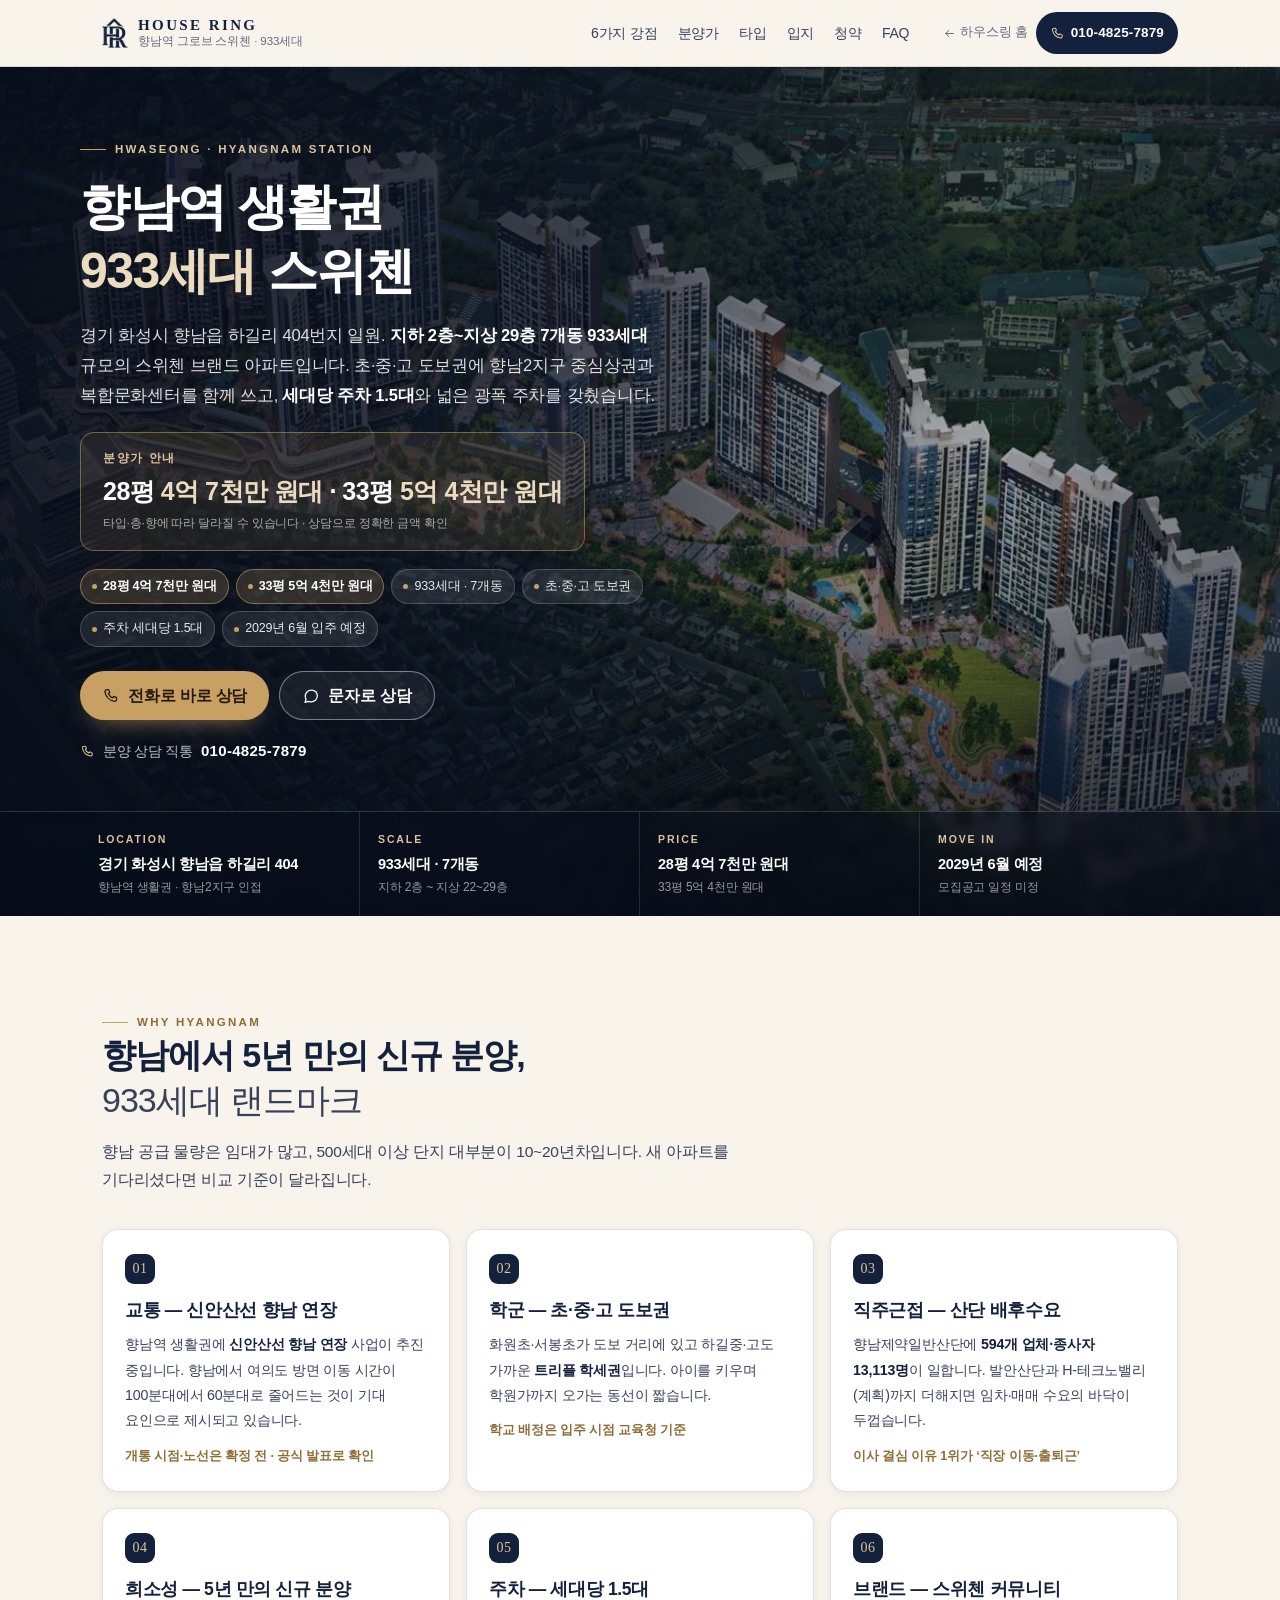
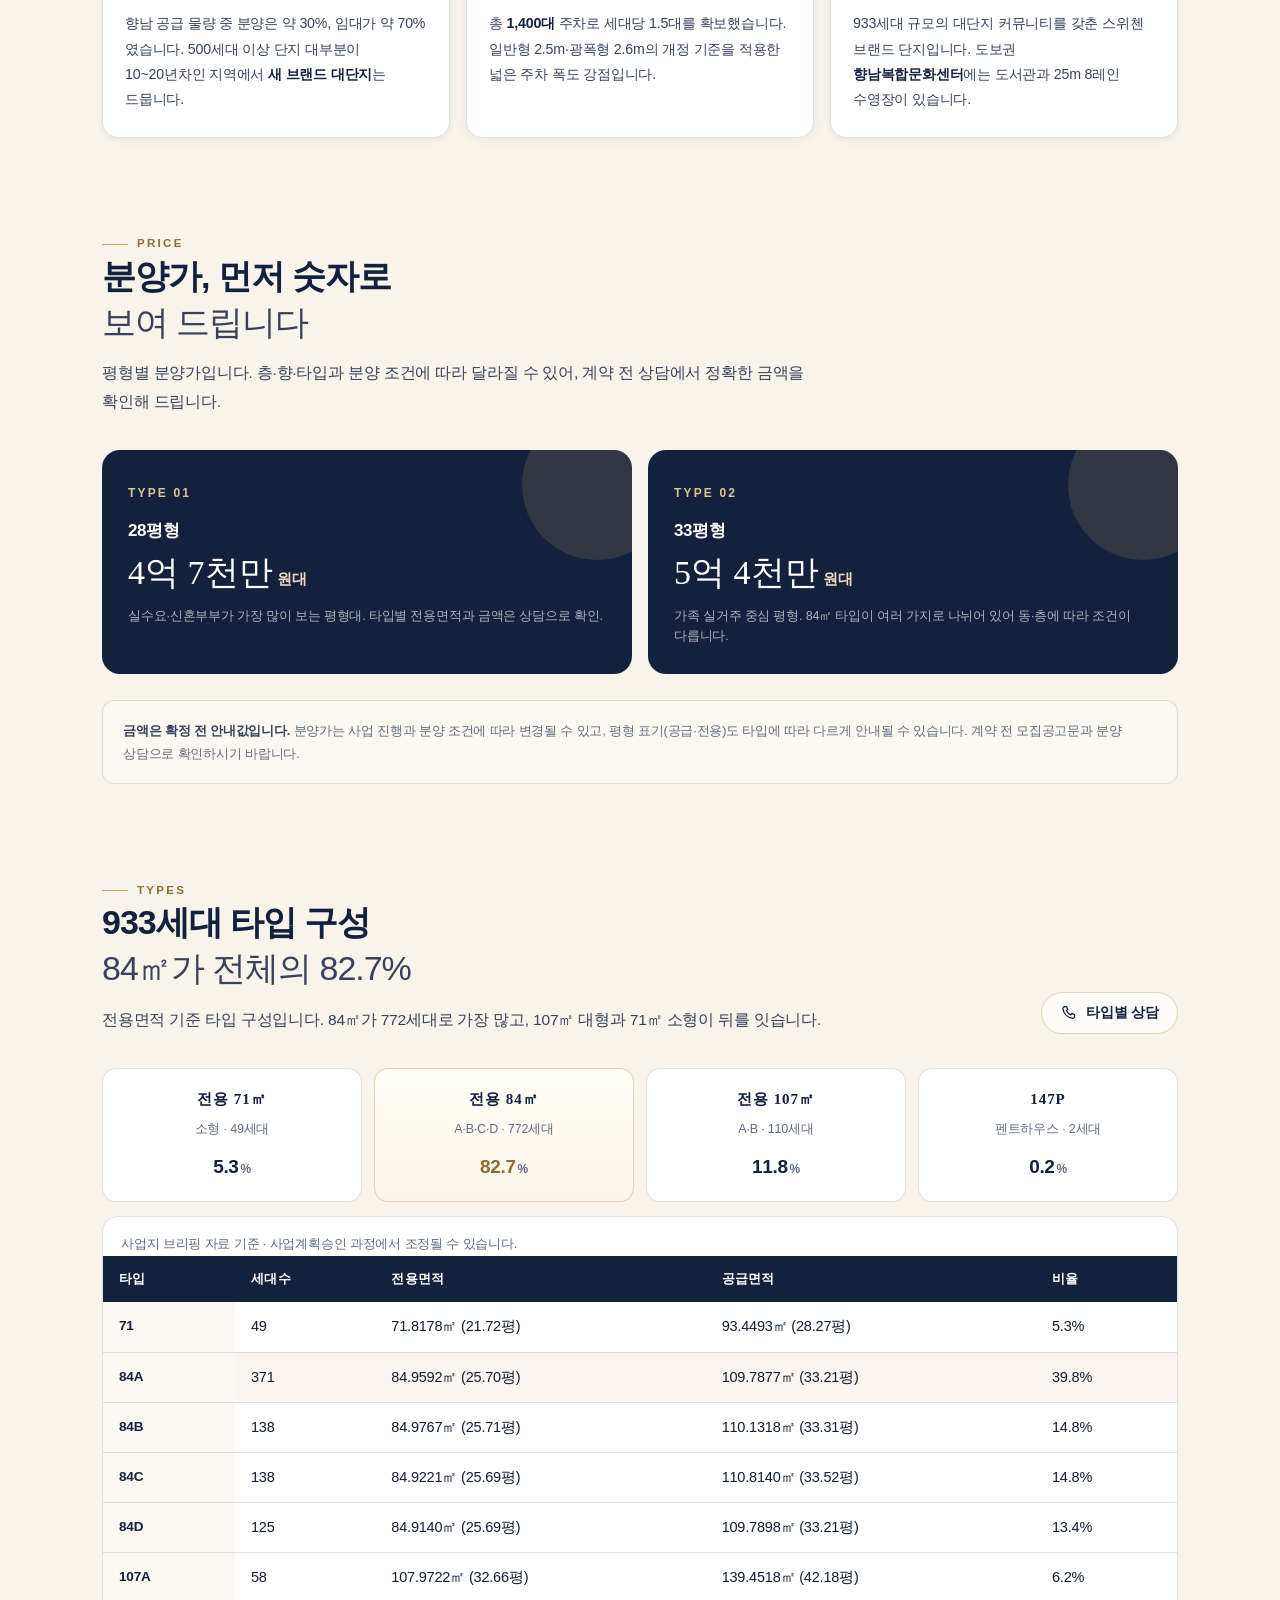
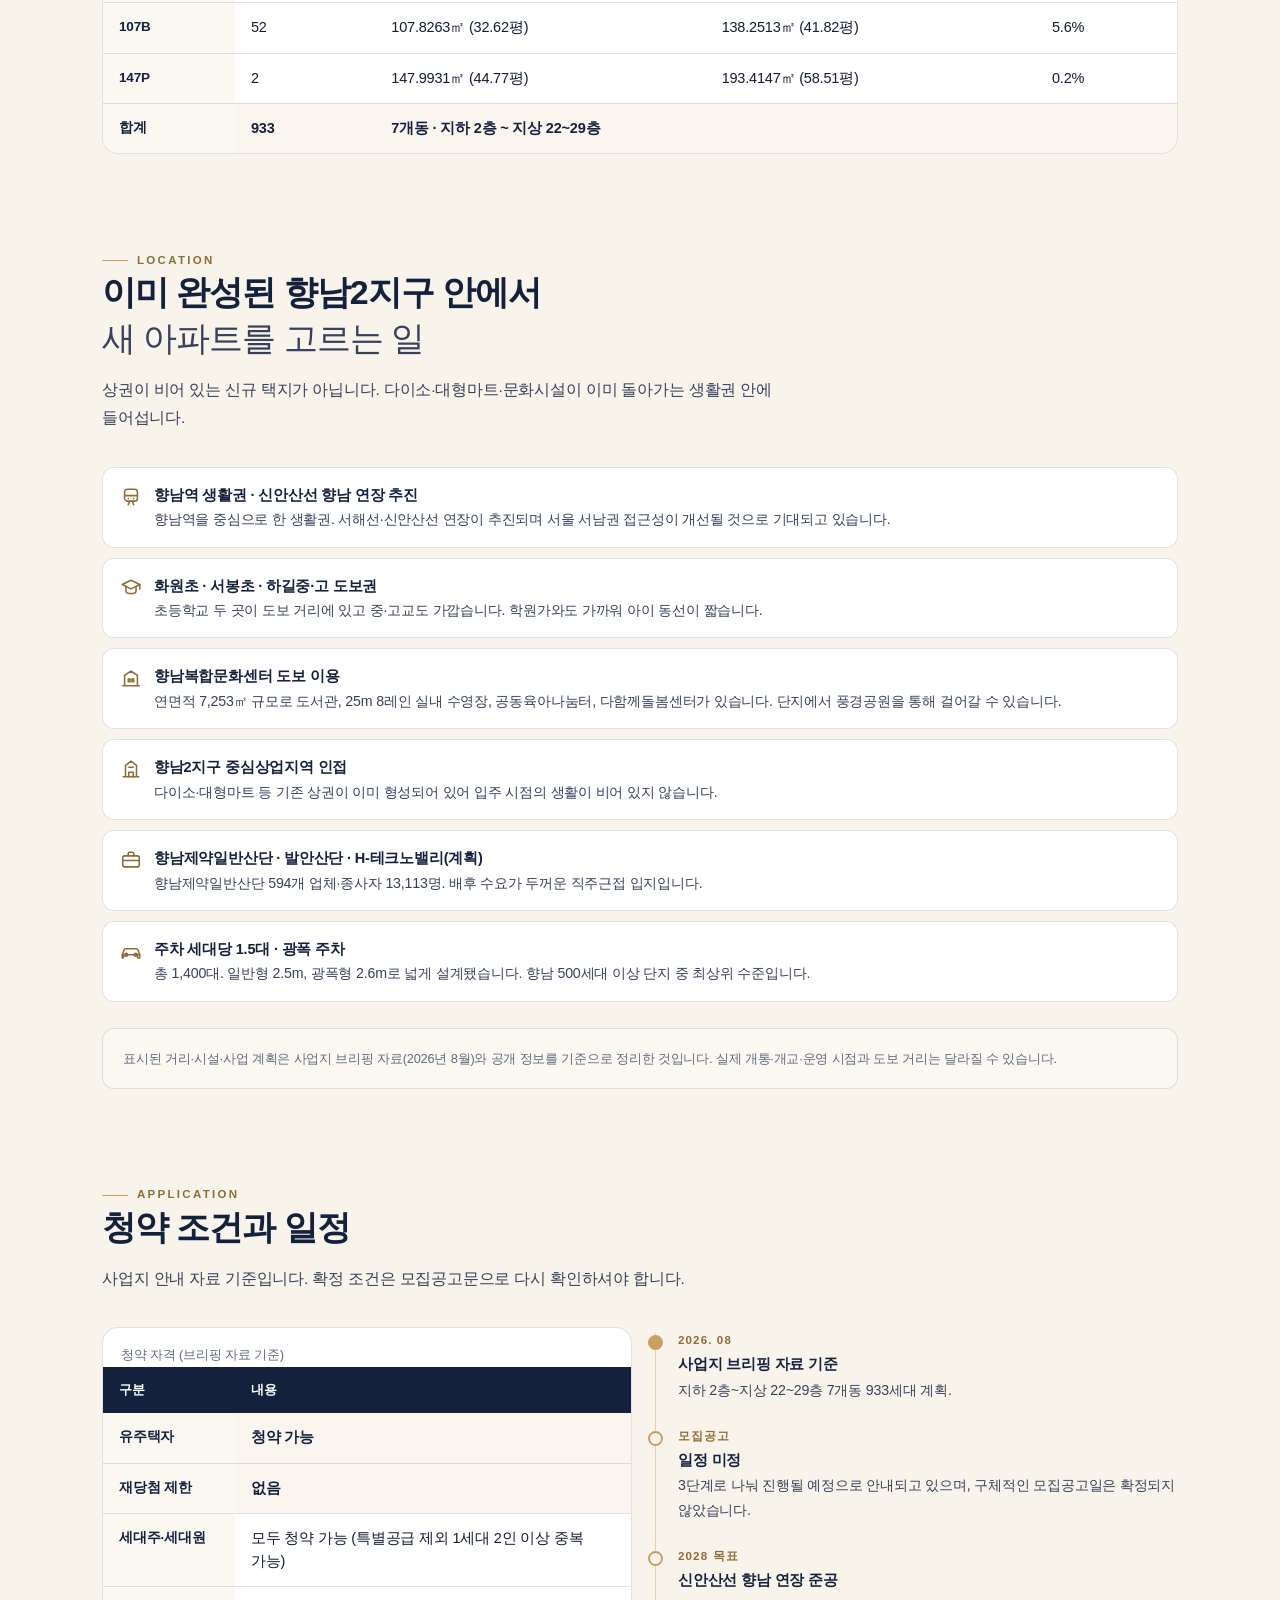
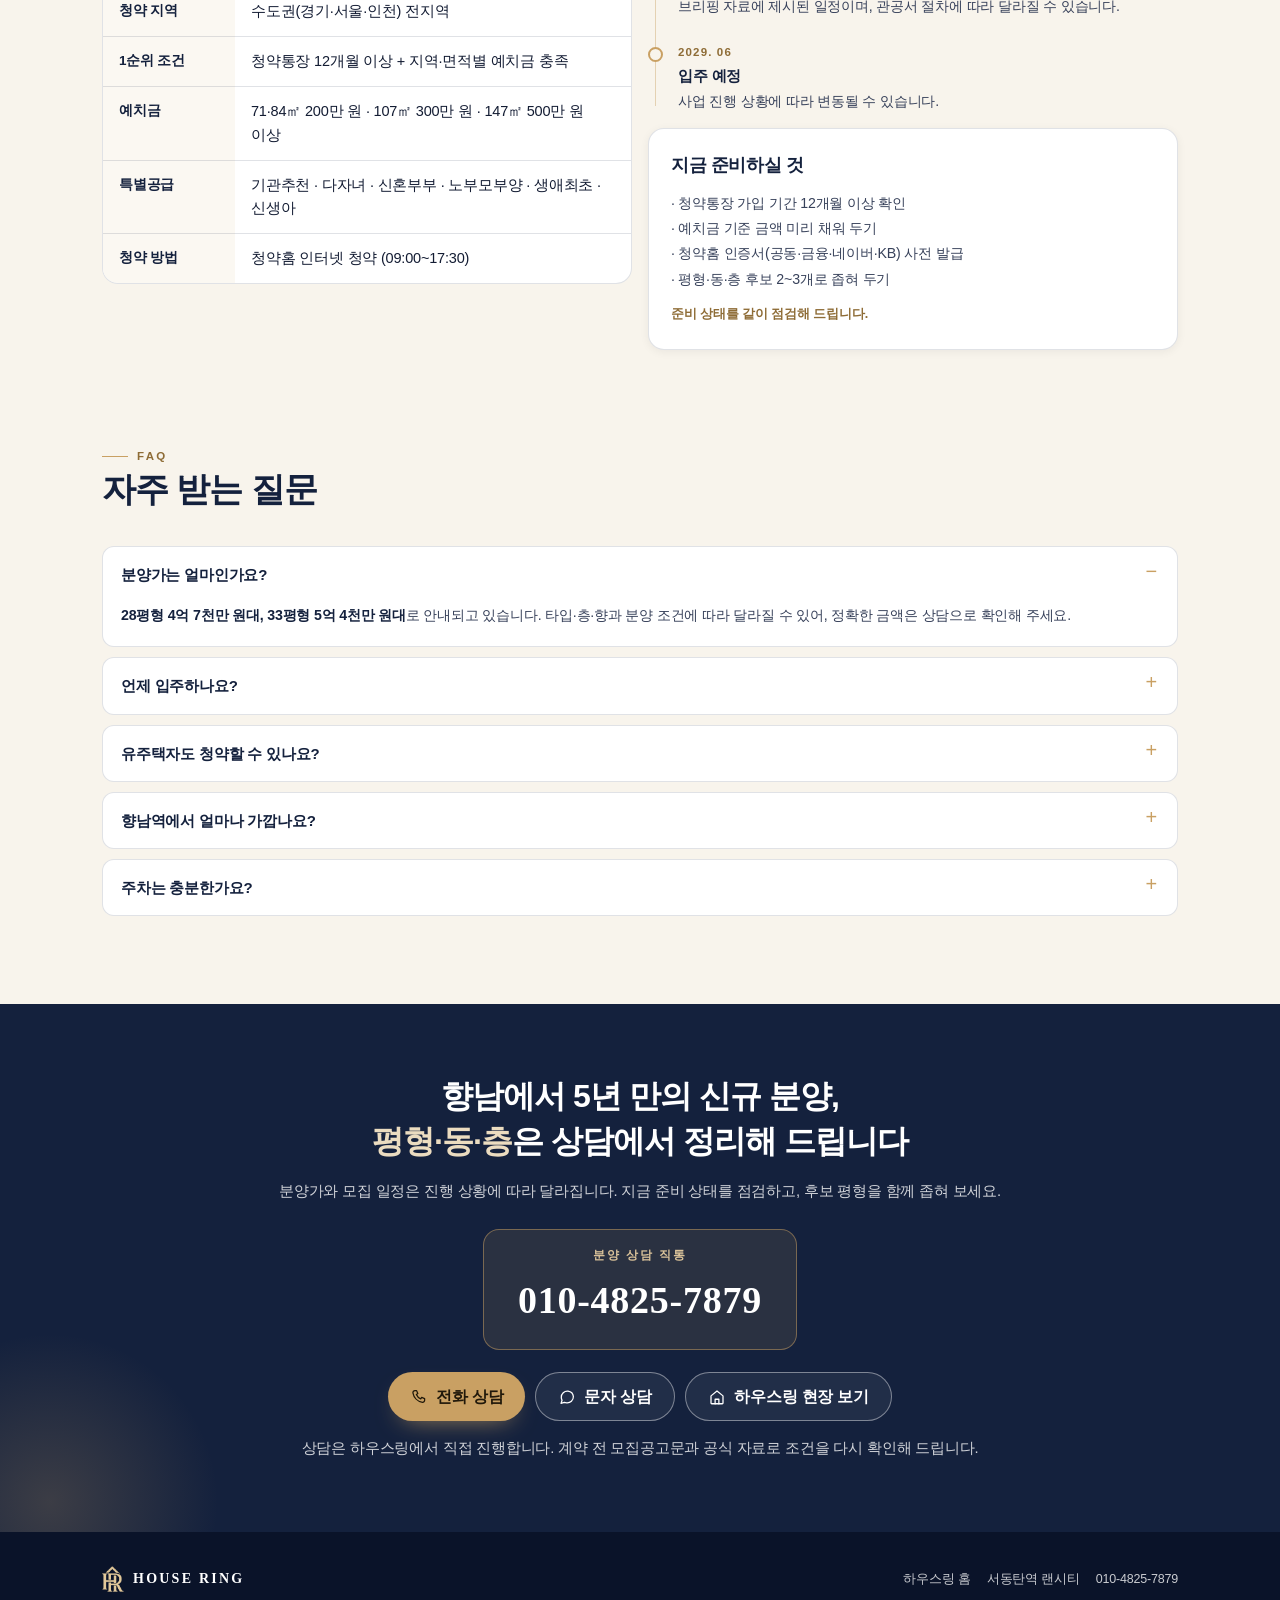
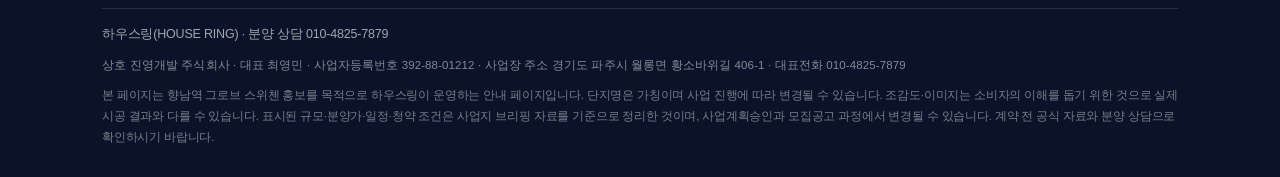
==== commit 18d85347: "랜시티·향남 랜딩 푸터에도 사업자 정보 추가 (진영개발 주식회사·392-88-01212)" ====
--- a/hyangnam/index.html
+++ b/hyangnam/index.html
@@ -2,6 +2,14 @@
 <html lang="ko">
 <head>
 <meta charset="utf-8">
+<!-- Google Analytics 4 (gtag.js) -->
+<script async src="https://www.googletagmanager.com/gtag/js?id=G-CTBEJHS4K2"></script>
+<script>
+  window.dataLayer = window.dataLayer || [];
+  function gtag(){dataLayer.push(arguments);}
+  gtag('js', new Date());
+  gtag('config', 'G-CTBEJHS4K2');
+</script>
 <meta name="viewport" content="width=device-width, initial-scale=1">
 <title>향남역 그로브 스위첸 | 화성 향남 933세대 분양 · 28평 4억 7천만 원대</title>
 <meta name="description" content="향남역 그로브 스위첸 — 경기 화성시 향남읍 하길리 404번지 일원, 향남역 생활권. 지하 2층~지상 29층 7개동 933세대 스위첸 브랜드 아파트. 분양가 28평 4억 7천만 원대 · 33평 5억 4천만 원대. 신안산선 향남 연장 추진, 초·중·고 도보권, 세대당 주차 1.5대. 분양 상담 010-4825-7879.">
@@ -24,7 +32,7 @@
 <meta name="twitter:description" content="향남역 생활권 스위첸 933세대 · 신안산선 향남 연장 추진 · 초중고 도보권 · 주차 세대당 1.5대">
 <meta name="twitter:image" content="https://housering.co.kr/assets/og-hyangnam.jpg">
 <link rel="icon" href="../assets/logo-mark-navy.png">
-<link rel="stylesheet" href="../assets/lp.css?v=20261122b">
+<link rel="stylesheet" href="../assets/lp.css?v=20261123a">
 <script type="application/ld+json">
 {
   "@context": "https://schema.org",
@@ -428,6 +436,7 @@
     <address>
       하우스링(HOUSE RING) · 분양 상담 010-4825-7879
     </address>
+    <p class="f-biz">상호 진영개발 주식회사 · 대표 최영민 · 사업자등록번호 392-88-01212 · 사업장 주소 경기도 파주시 월롱면 황소바위길 406-1 · 대표전화 010-4825-7879</p>
     <p class="f-disc">
       본 페이지는 향남역 그로브 스위첸 홍보를 목적으로 하우스링이 운영하는 안내 페이지입니다. 단지명은 가칭이며 사업 진행에 따라 변경될 수 있습니다.
       조감도·이미지는 소비자의 이해를 돕기 위한 것으로 실제 시공 결과와 다를 수 있습니다. 표시된 규모·분양가·일정·청약 조건은 사업지 브리핑 자료를 기준으로 정리한 것이며,
--- a/assets/lp.css
+++ b/assets/lp.css
@@ -220,6 +220,7 @@
 .footer .f-links a:hover{color:#fff;text-decoration:underline;text-underline-offset:4px}
 .footer address{margin-top:14px;font-style:normal}
 .footer .f-disc{margin-top:10px;font-size:11.5px;color:rgba(255,255,255,.45);line-height:1.8}
+.footer .f-biz{margin-top:8px;font-size:11.5px;color:rgba(255,255,255,.5);line-height:1.8;letter-spacing:.01em}
 
 /* ---------- sticky mobile call bar ---------- */
 .callbar{display:none}
@@ -237,6 +238,8 @@
   .hero-strip li:nth-last-child(-n+2){border-bottom:0}
   .price-punch{display:block;padding:14px 16px}
   .grid-3,.grid-4,.type-grid{grid-template-columns:repeat(2,1fr)}
+  .grid-2{grid-template-columns:1fr}
+  table.lp{min-width:0}
   .steps{grid-template-columns:1fr}
   .step{border-right:0;border-bottom:1px solid var(--line)}
   .step:last-child{border-bottom:0}
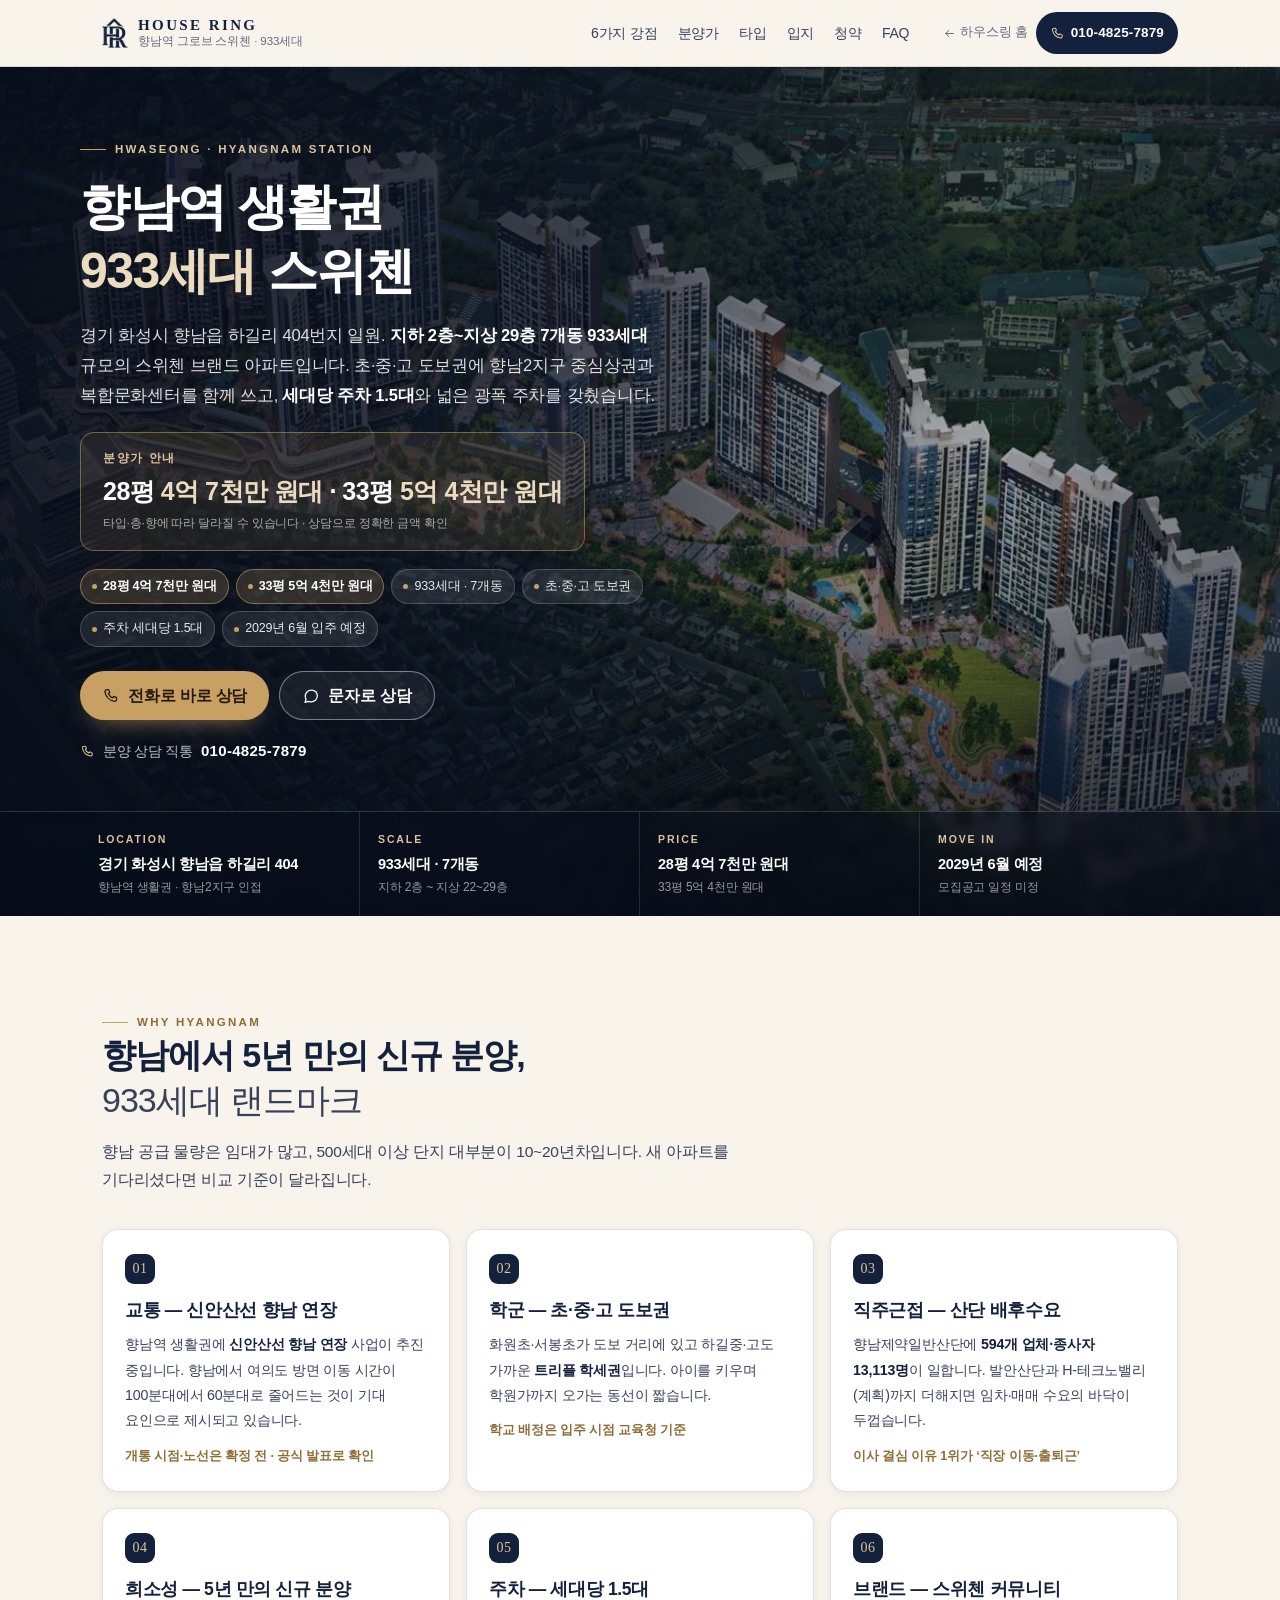
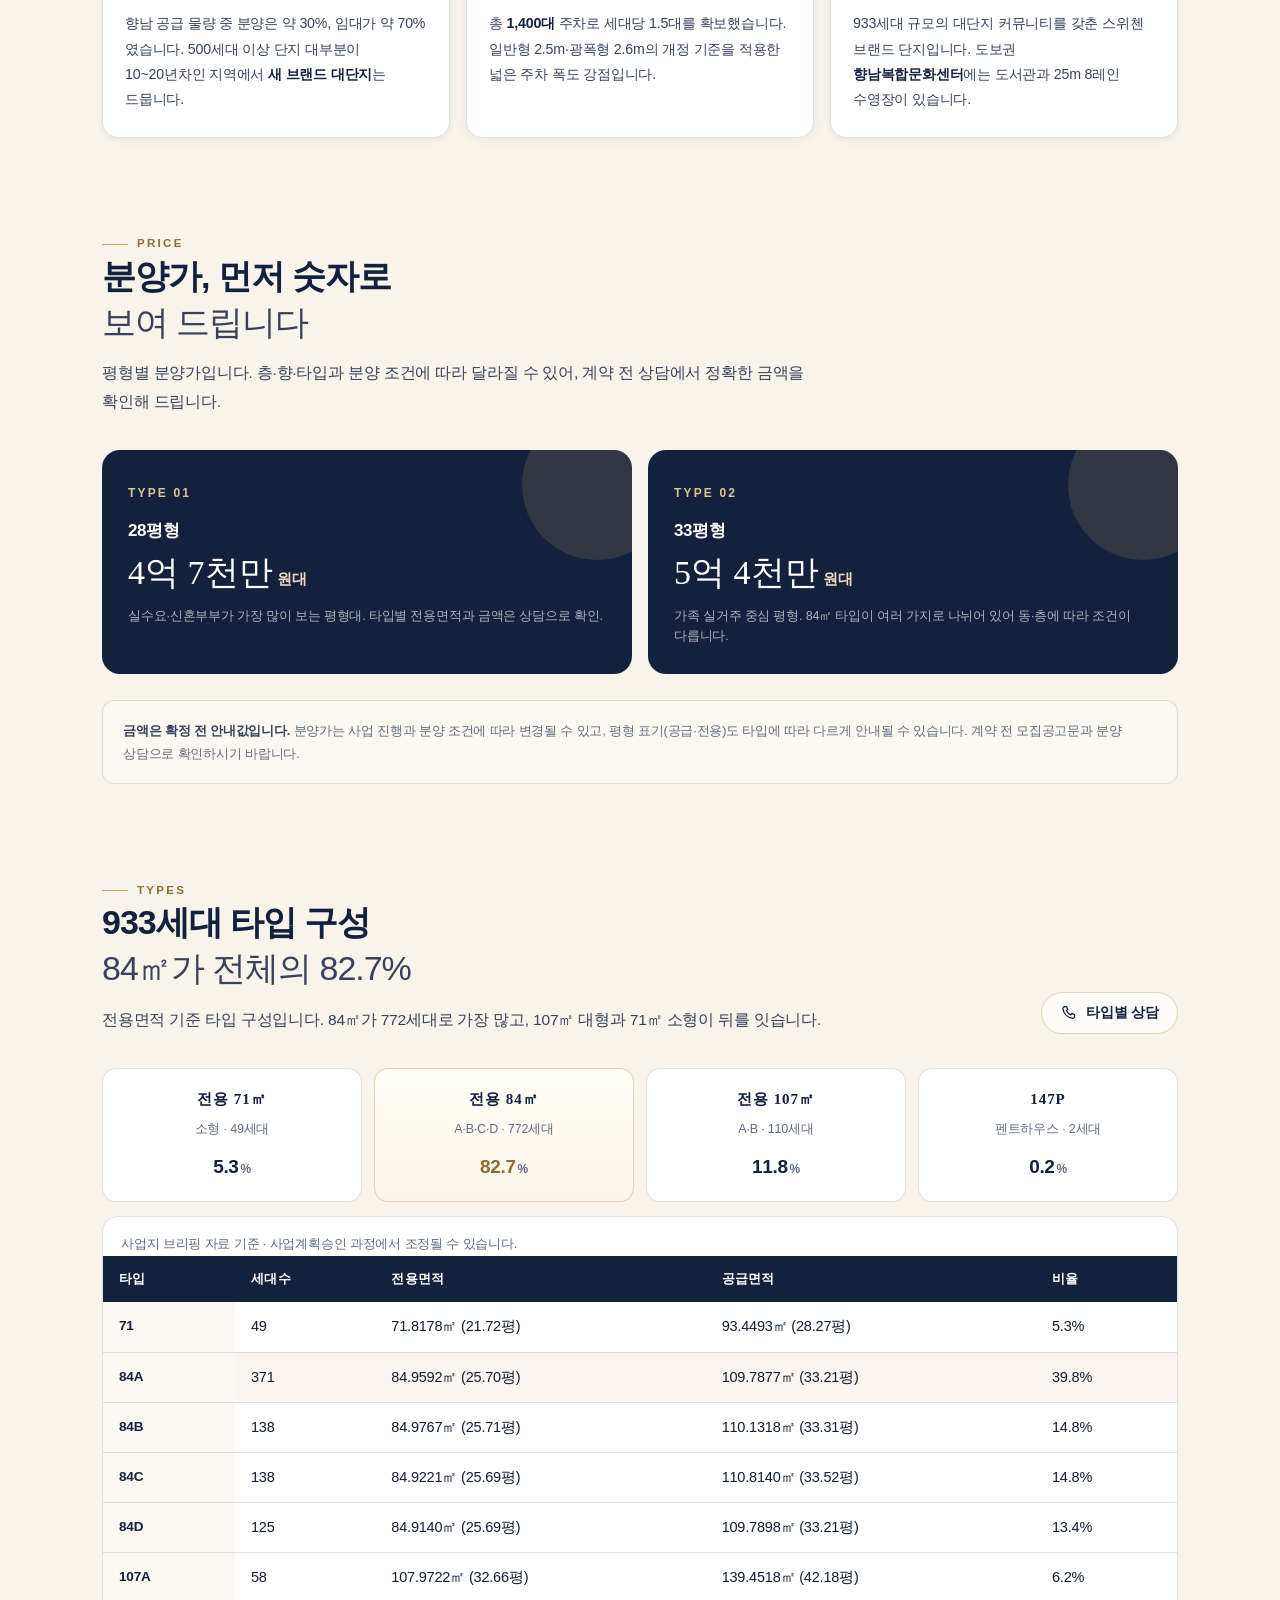
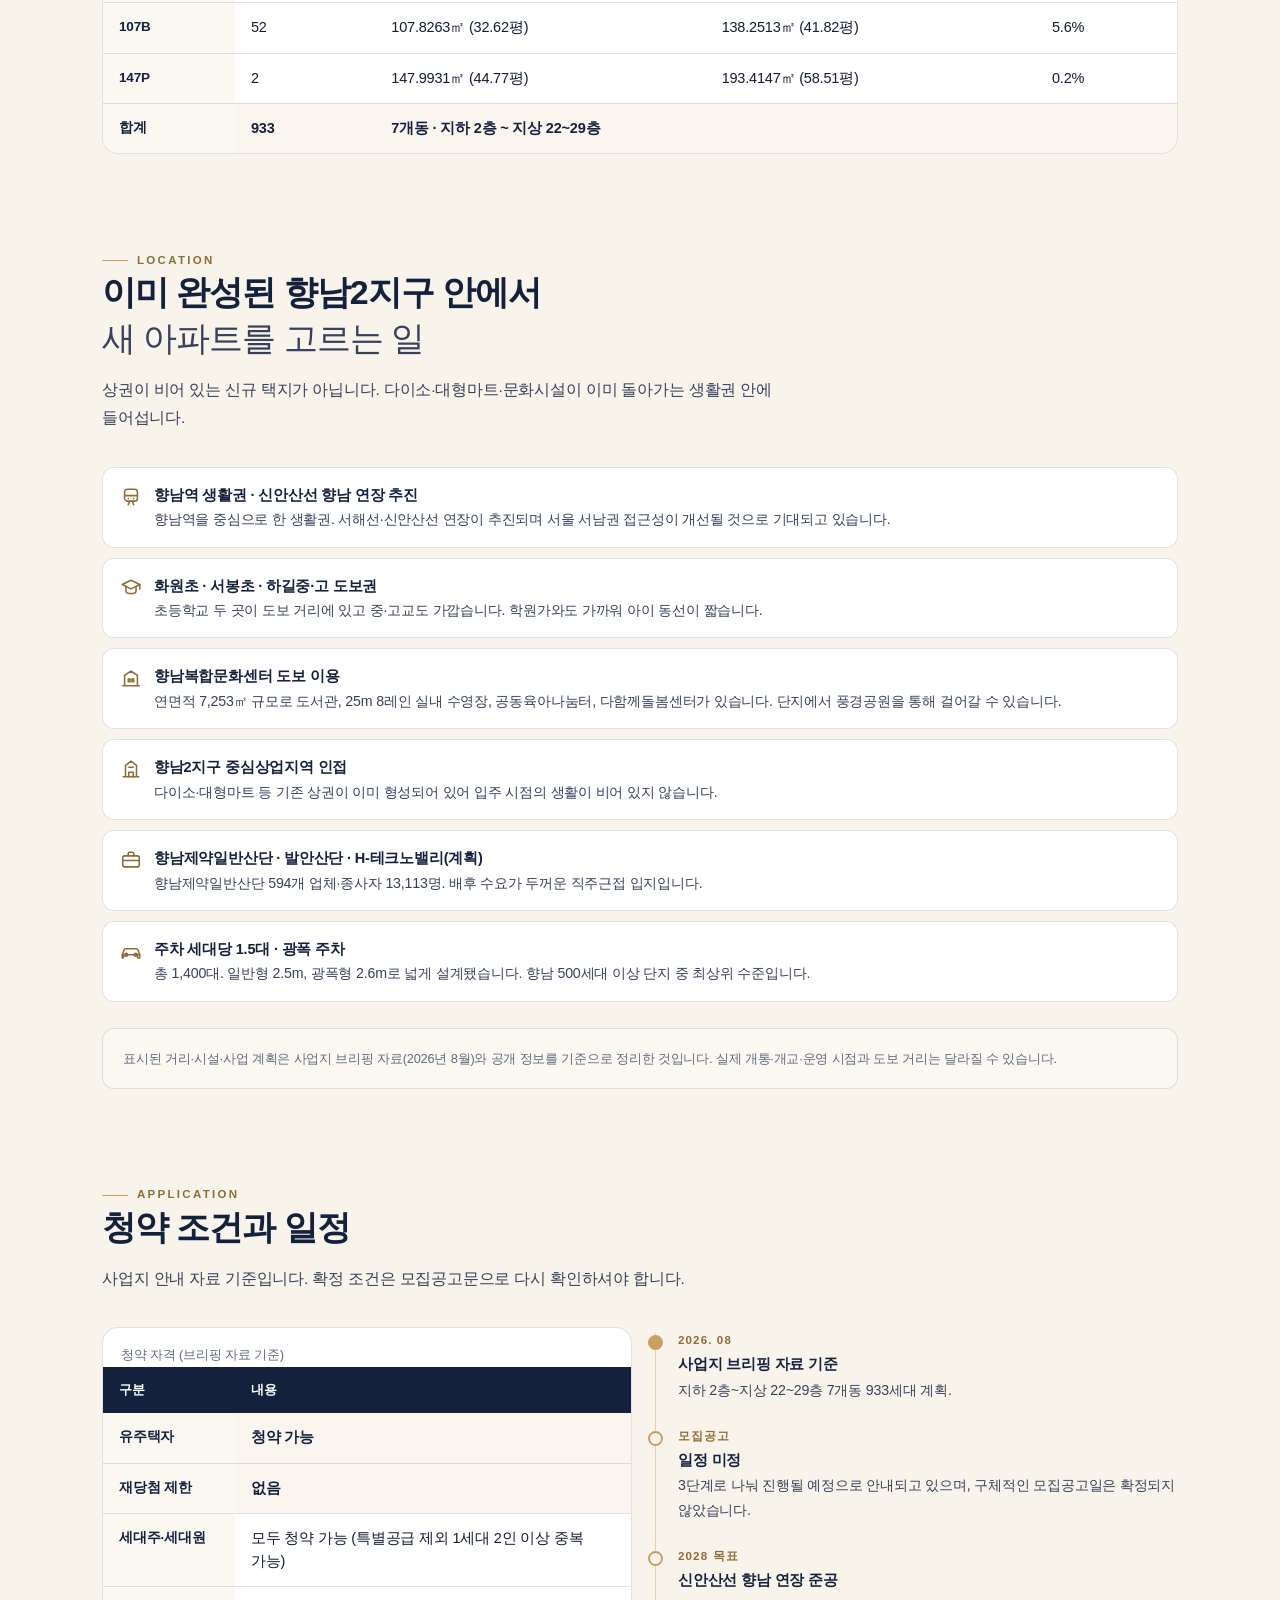
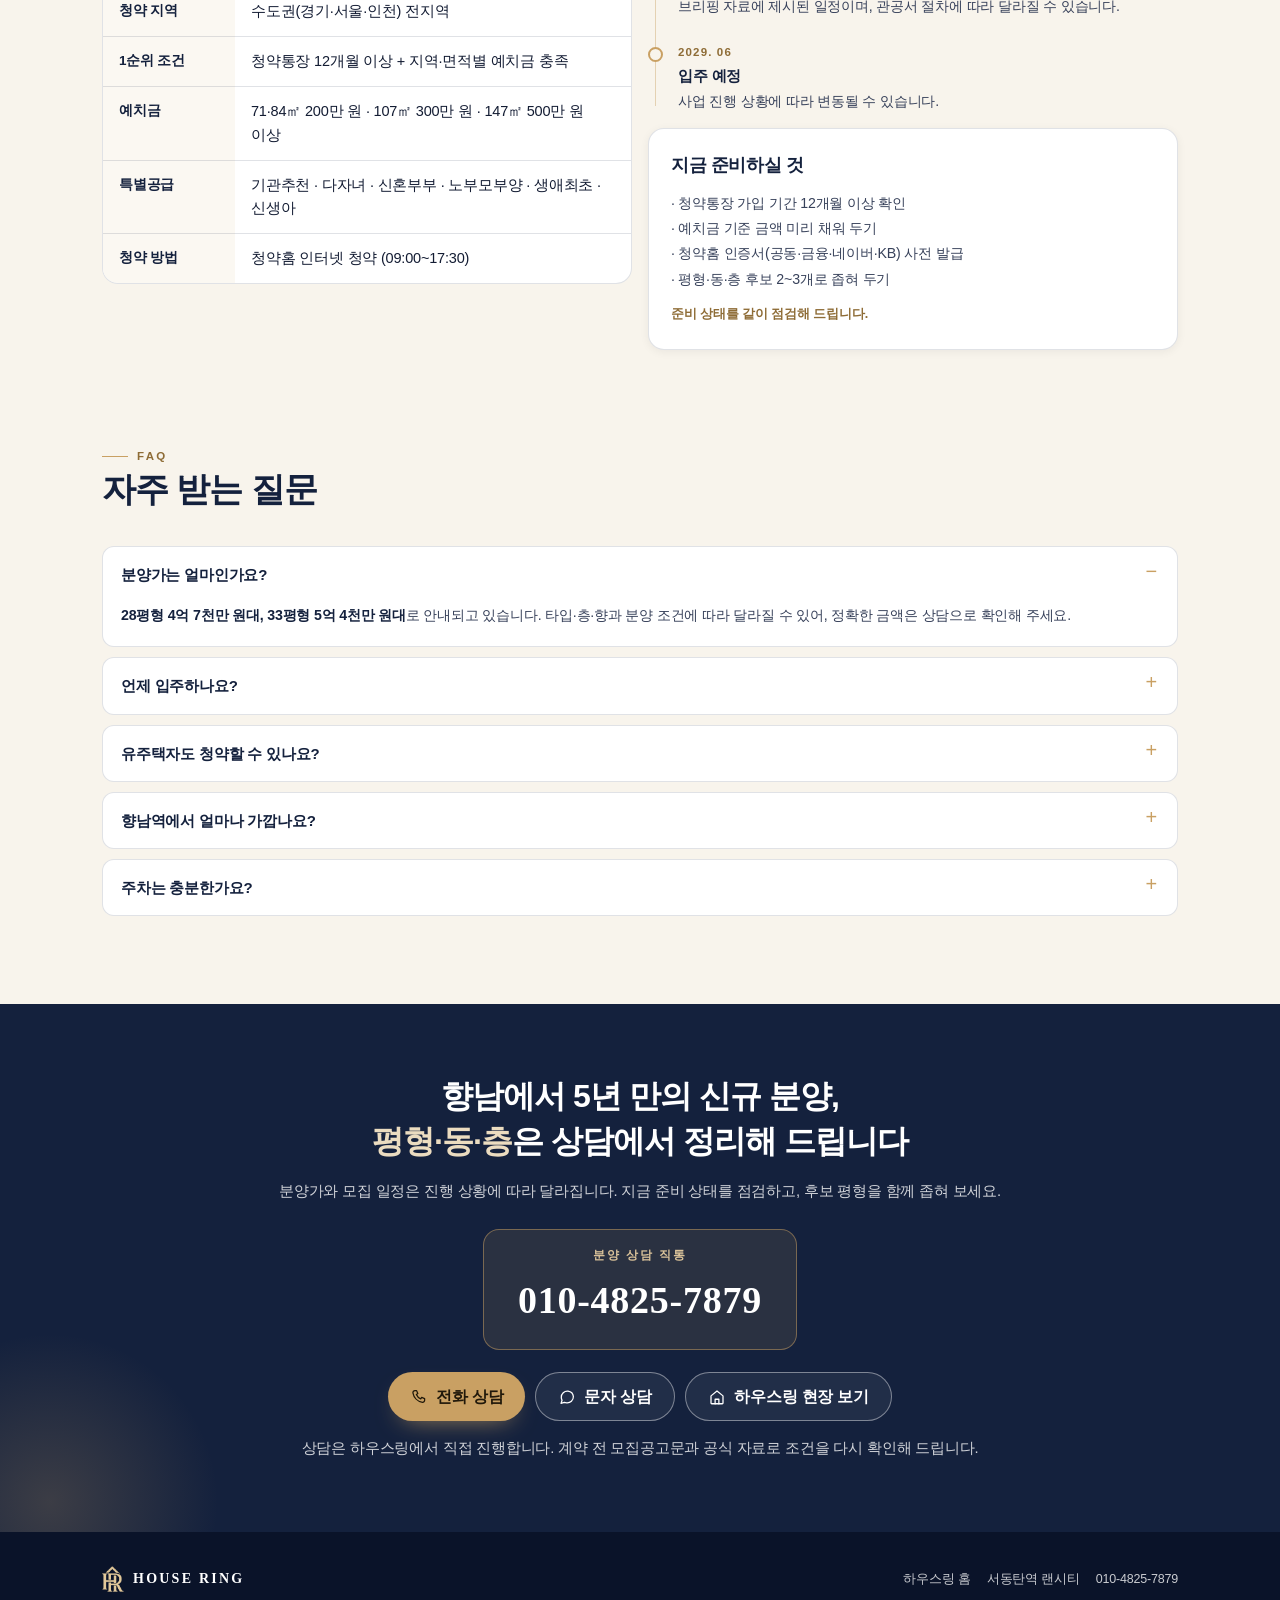
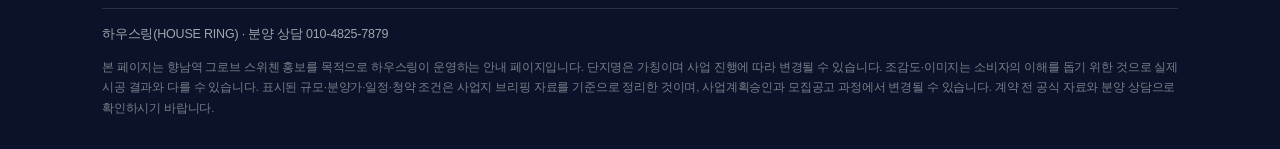
==== commit 95d8be0c: "푸터에서 진영개발·황소바위 사업자 정보 블록 제거 (7개 페이지)" ====
--- a/hyangnam/index.html
+++ b/hyangnam/index.html
@@ -436,7 +436,6 @@
     <address>
       하우스링(HOUSE RING) · 분양 상담 010-4825-7879
     </address>
-    <p class="f-biz">상호 진영개발 주식회사 · 대표 최영민 · 사업자등록번호 392-88-01212 · 사업장 주소 경기도 파주시 월롱면 황소바위길 406-1 · 대표전화 010-4825-7879</p>
     <p class="f-disc">
       본 페이지는 향남역 그로브 스위첸 홍보를 목적으로 하우스링이 운영하는 안내 페이지입니다. 단지명은 가칭이며 사업 진행에 따라 변경될 수 있습니다.
       조감도·이미지는 소비자의 이해를 돕기 위한 것으로 실제 시공 결과와 다를 수 있습니다. 표시된 규모·분양가·일정·청약 조건은 사업지 브리핑 자료를 기준으로 정리한 것이며,
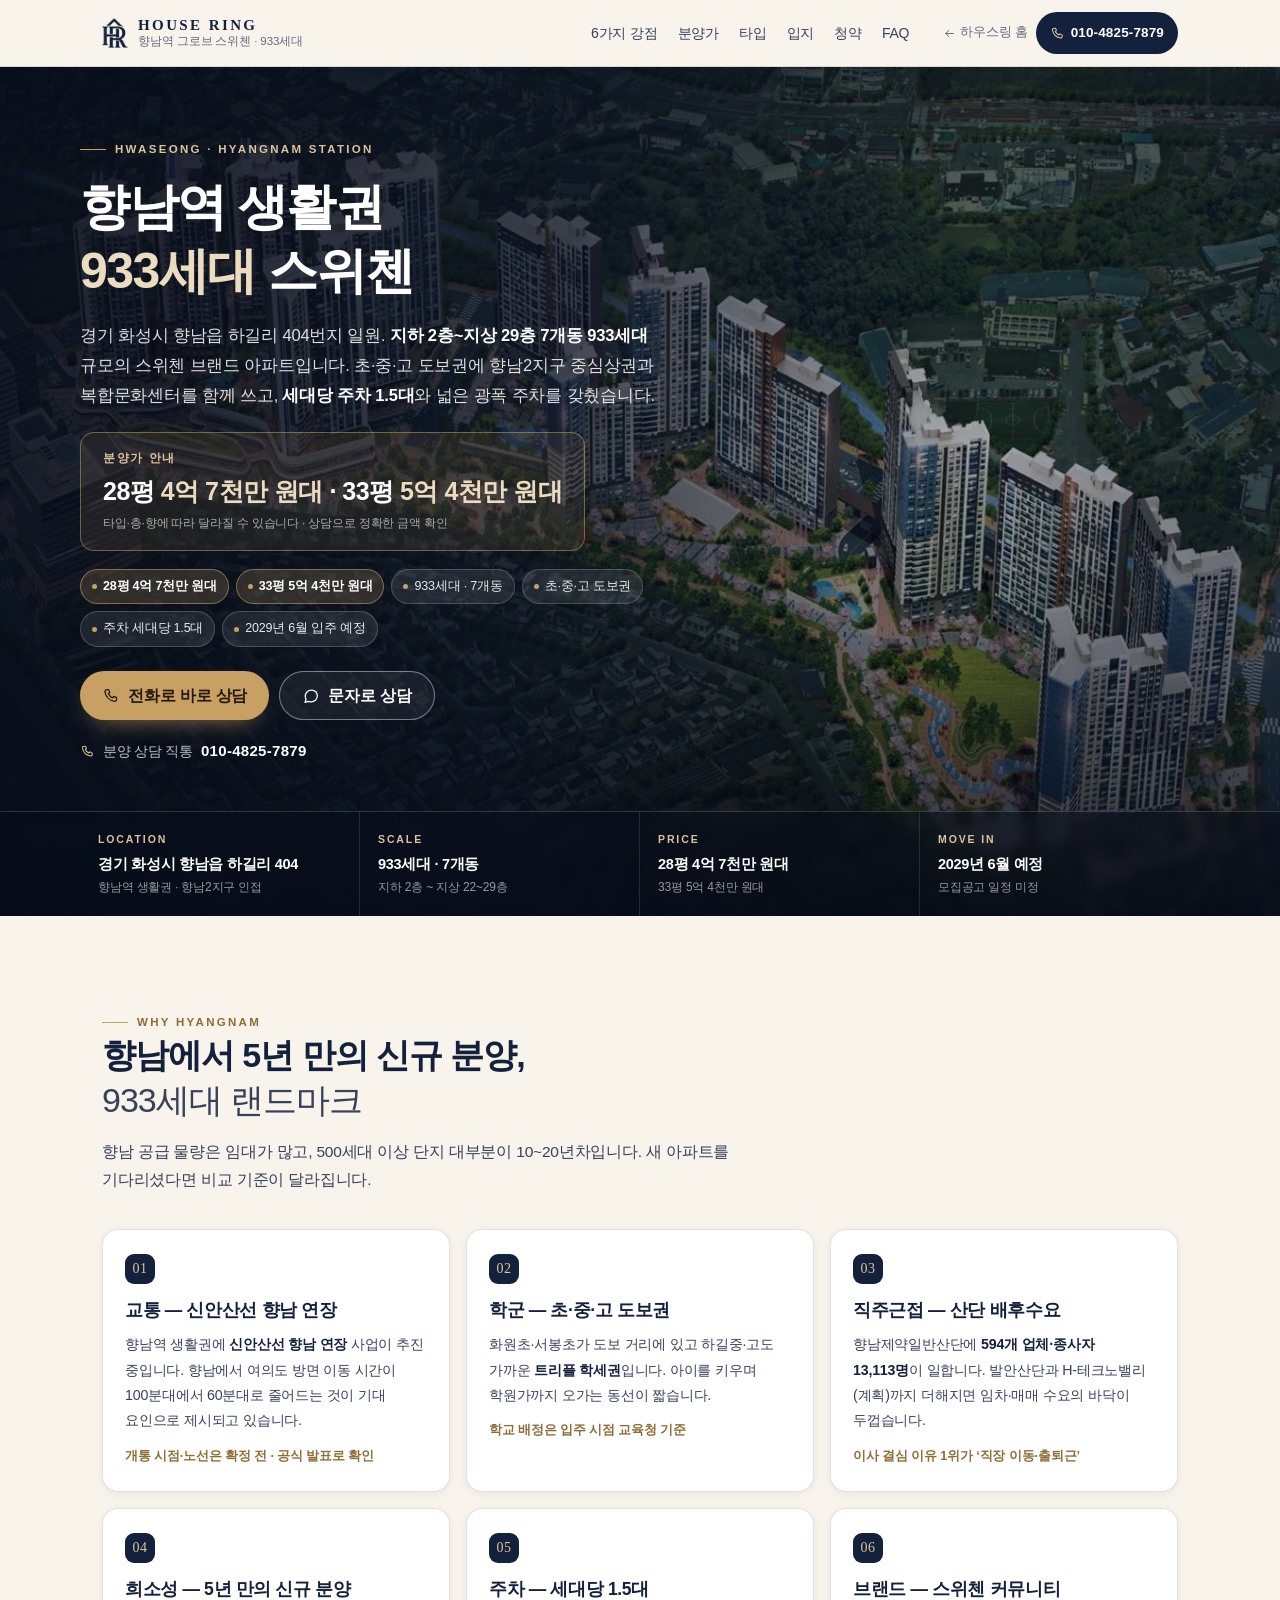
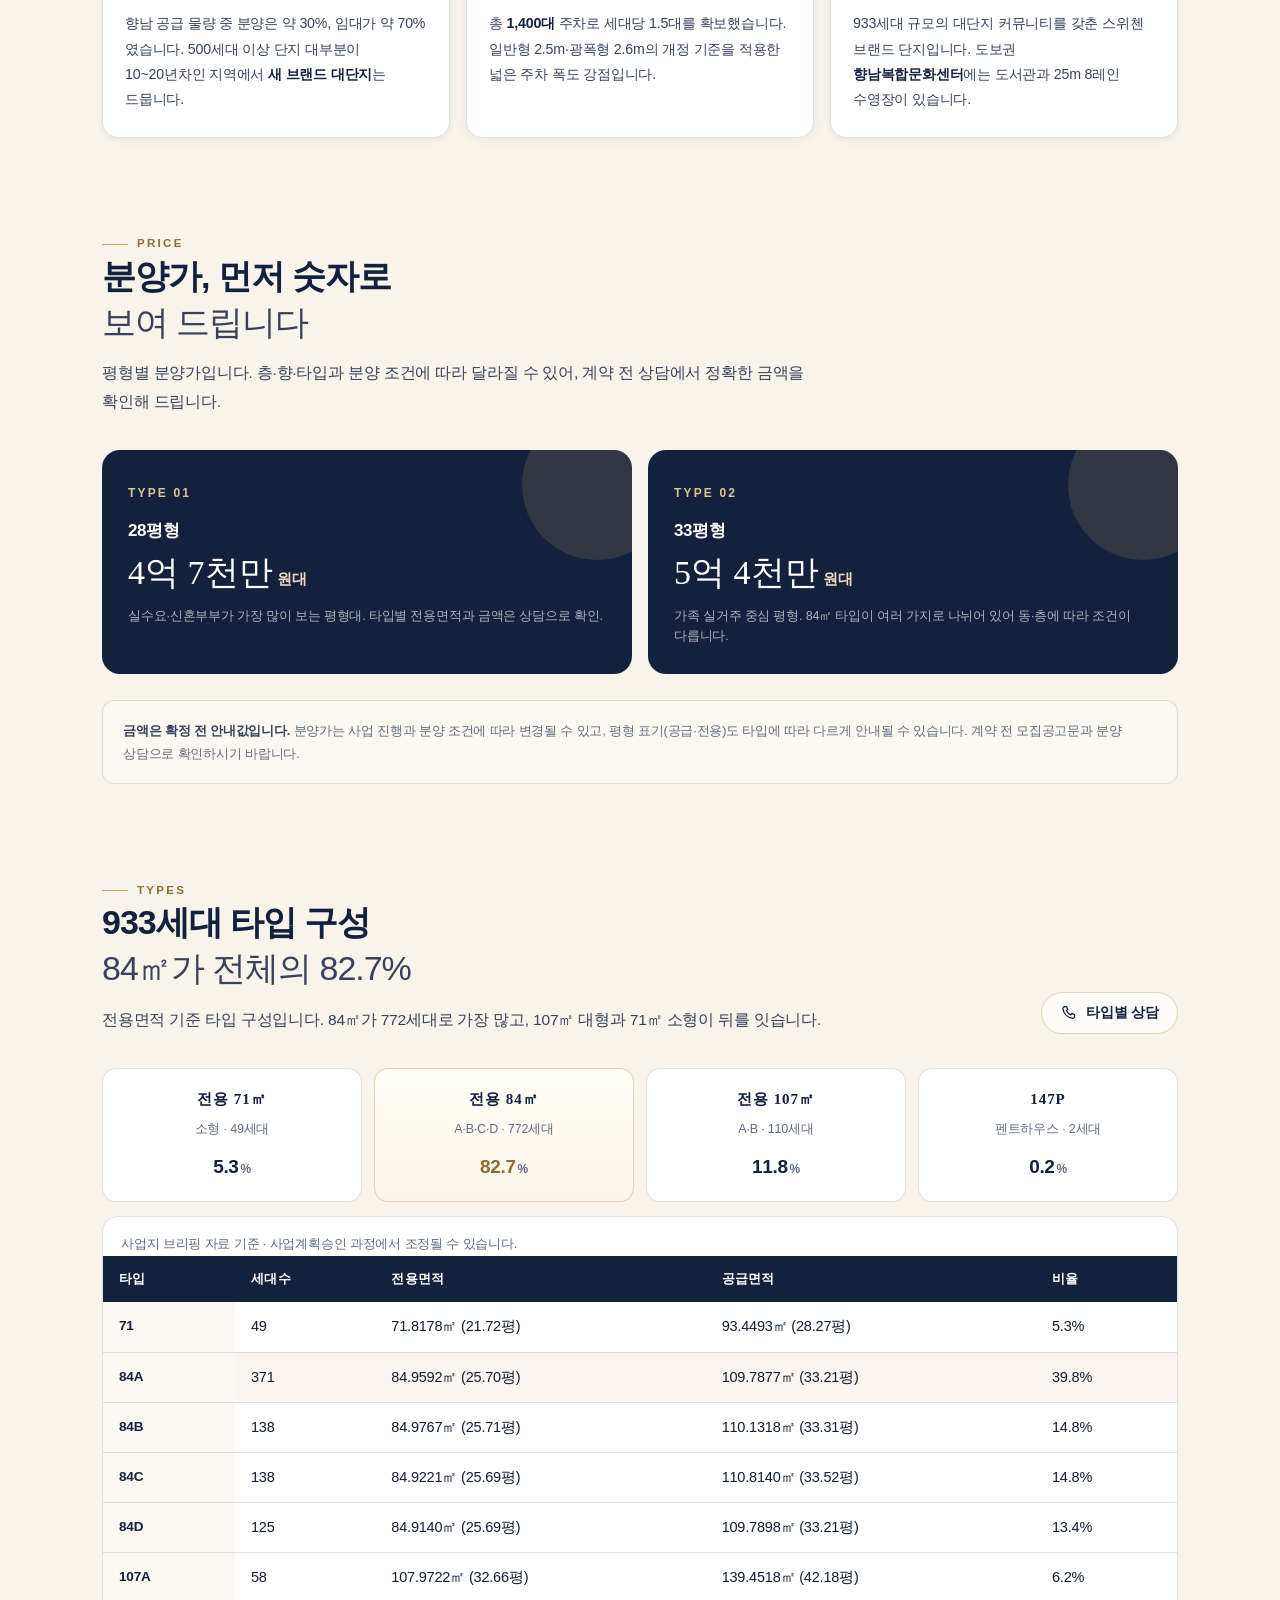
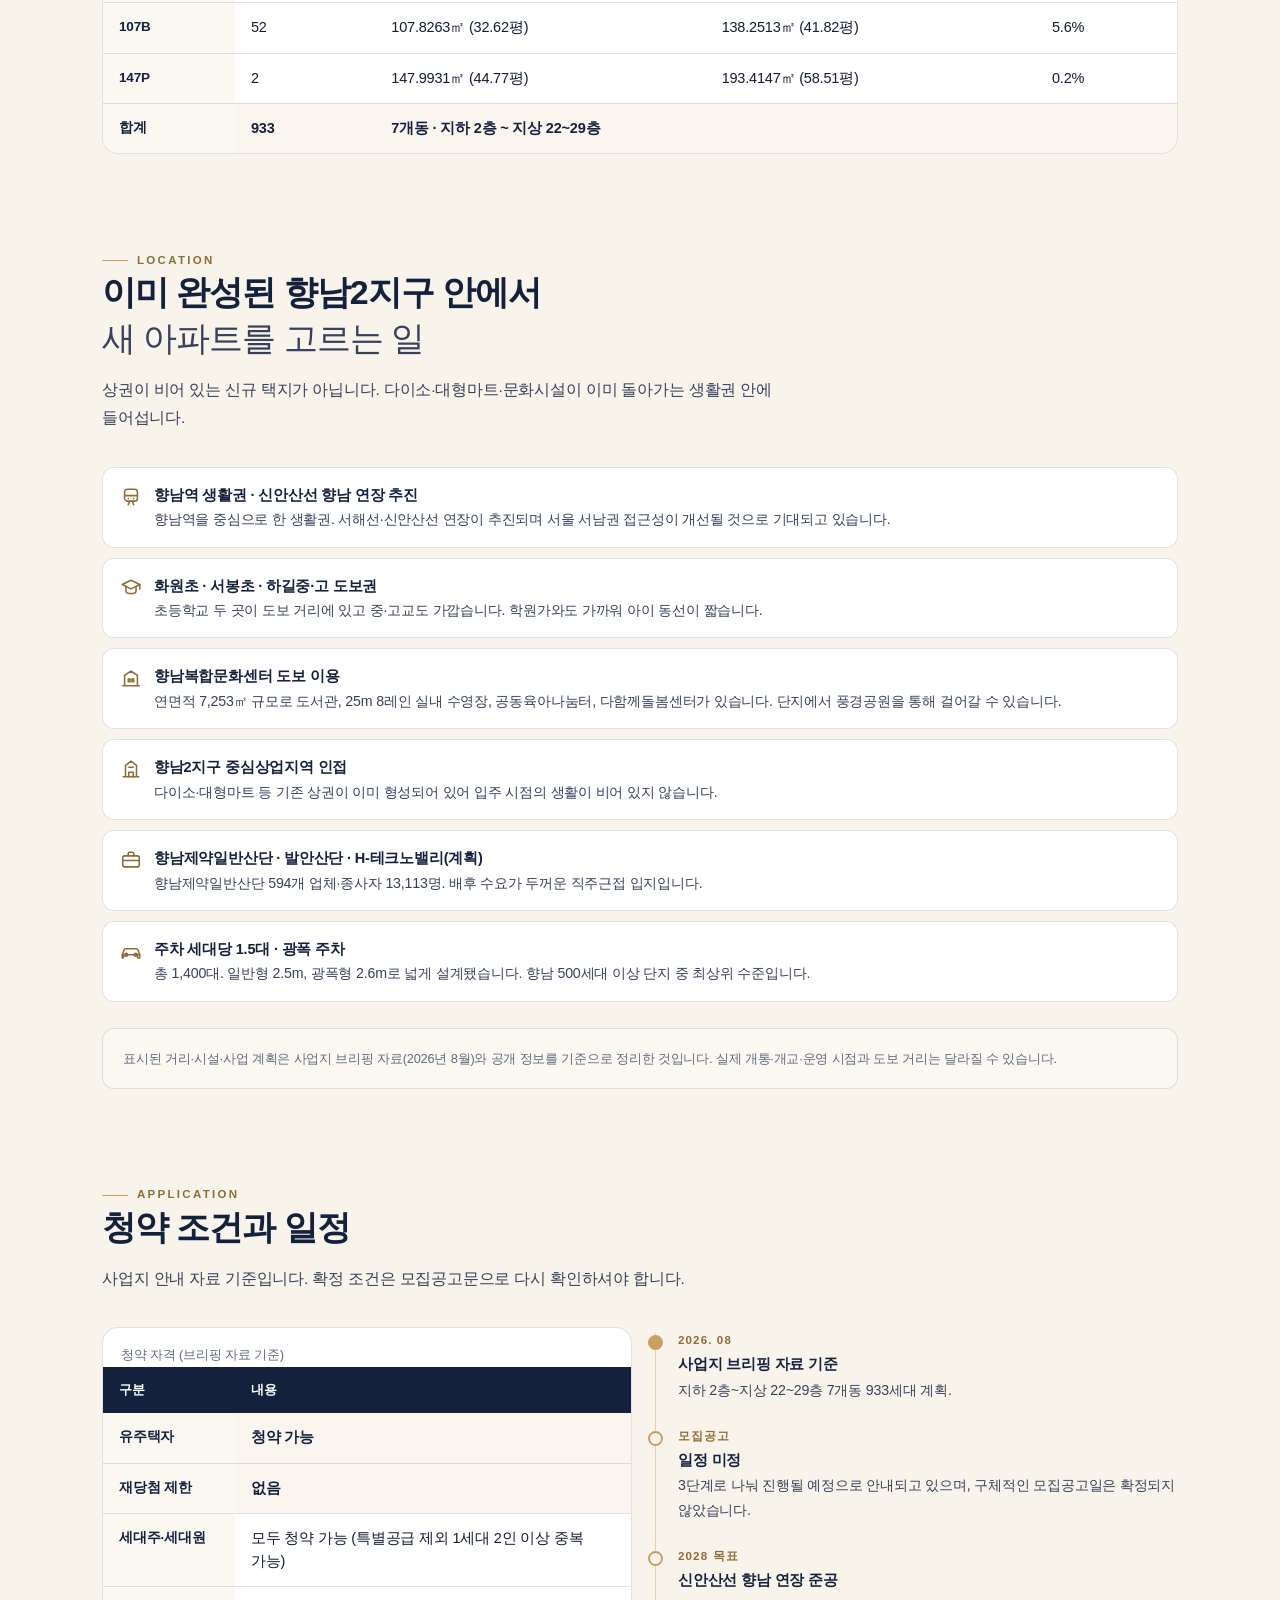
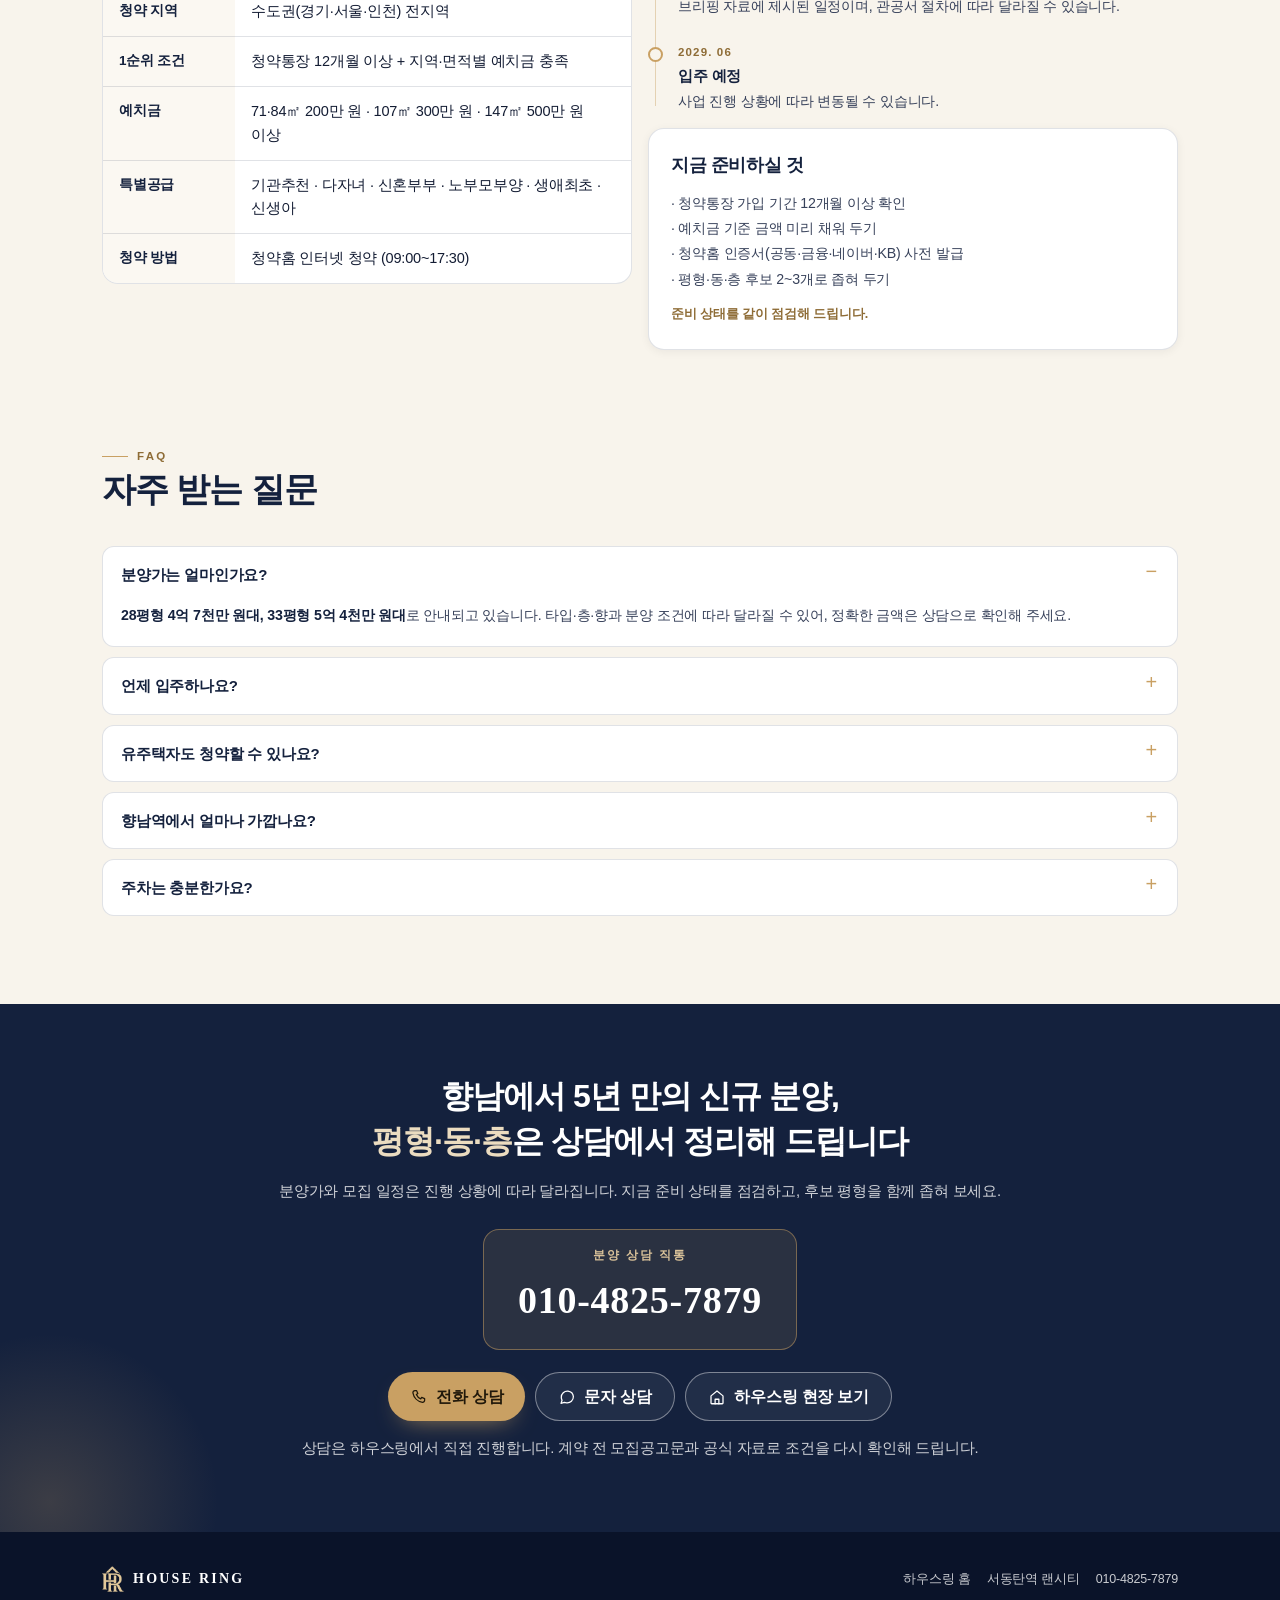
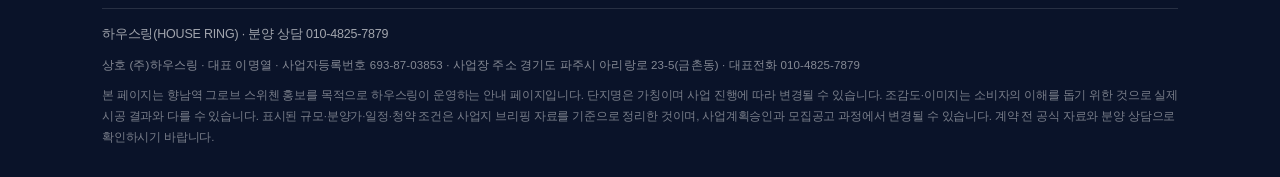
==== commit 916e0473: "푸터 사업자 정보를 (주)하우스링(대표 이명열·693-87-03853·아리랑로 23-5)으로 교체 (7개 페이지)" ====
--- a/hyangnam/index.html
+++ b/hyangnam/index.html
@@ -436,6 +436,7 @@
     <address>
       하우스링(HOUSE RING) · 분양 상담 010-4825-7879
     </address>
+    <p class="f-biz">상호 (주)하우스링 · 대표 이명열 · 사업자등록번호 693-87-03853 · 사업장 주소 경기도 파주시 아리랑로 23-5(금촌동) · 대표전화 010-4825-7879</p>
     <p class="f-disc">
       본 페이지는 향남역 그로브 스위첸 홍보를 목적으로 하우스링이 운영하는 안내 페이지입니다. 단지명은 가칭이며 사업 진행에 따라 변경될 수 있습니다.
       조감도·이미지는 소비자의 이해를 돕기 위한 것으로 실제 시공 결과와 다를 수 있습니다. 표시된 규모·분양가·일정·청약 조건은 사업지 브리핑 자료를 기준으로 정리한 것이며,
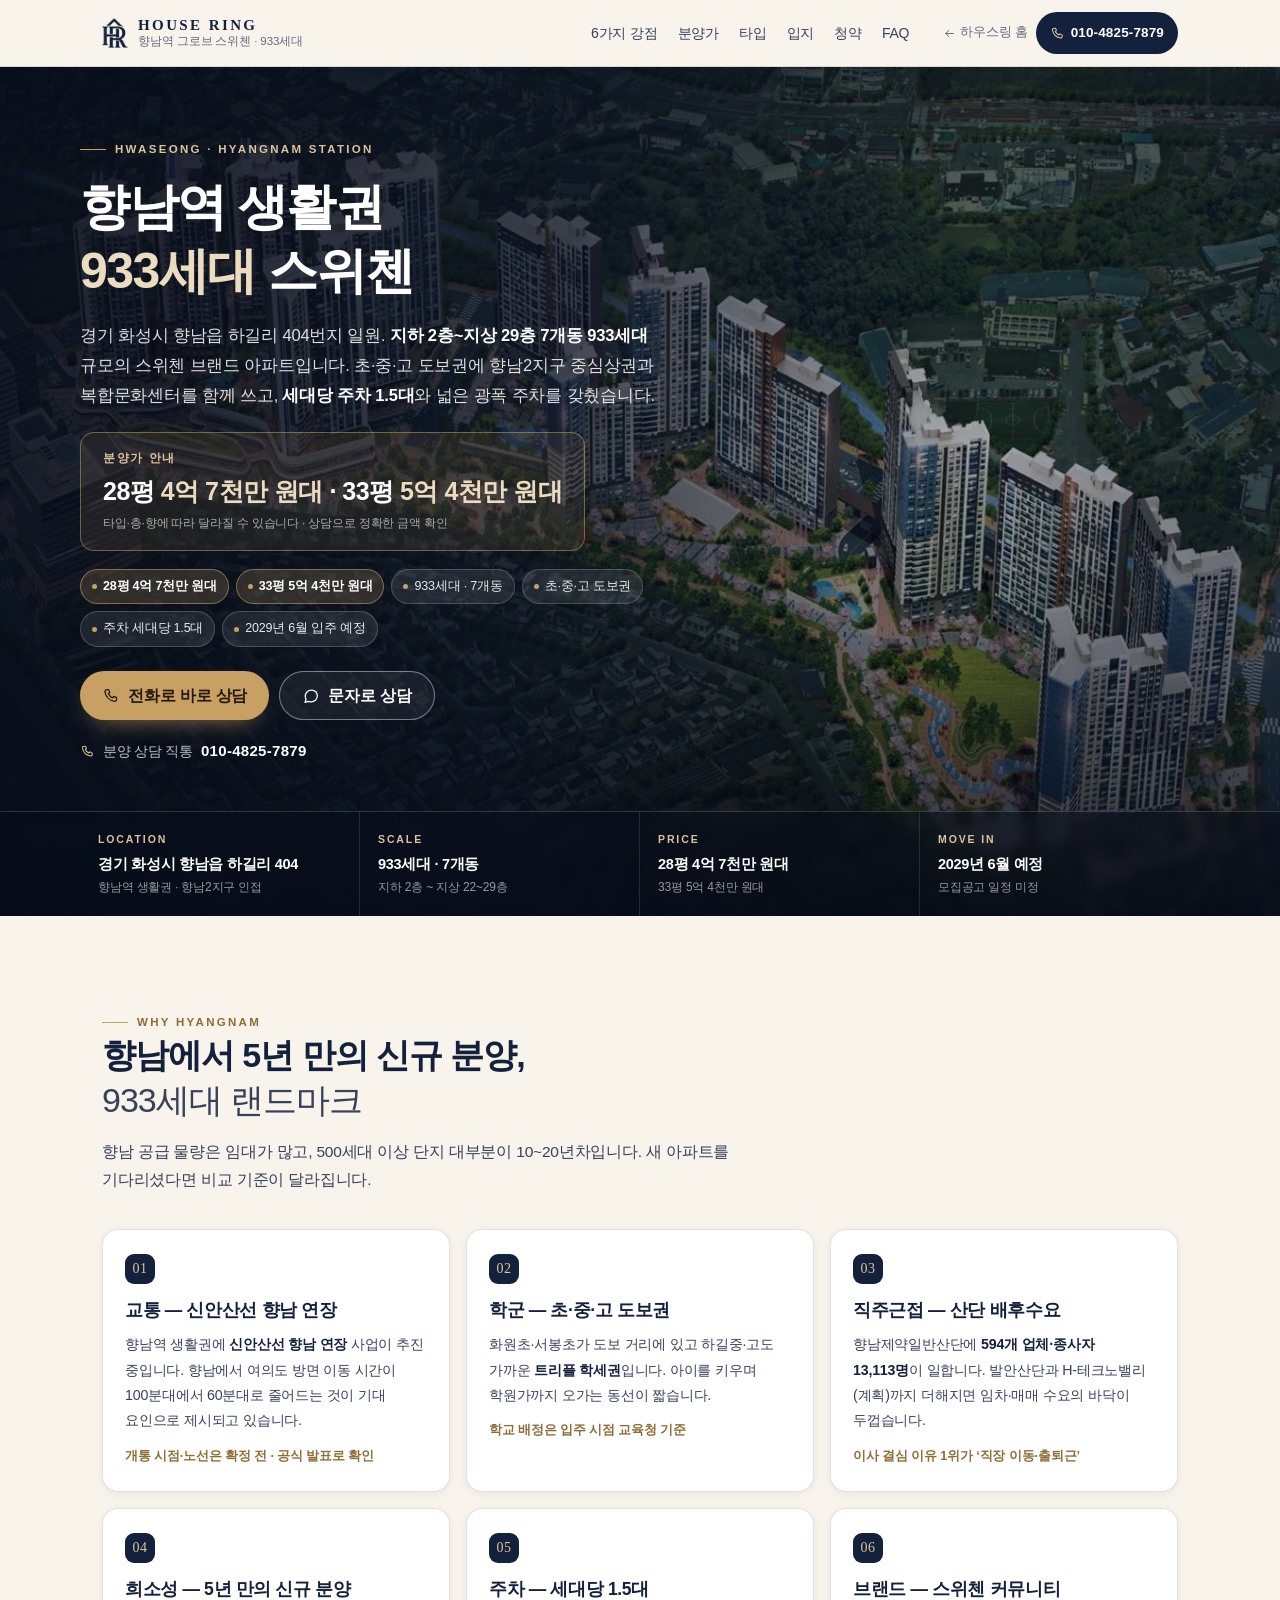
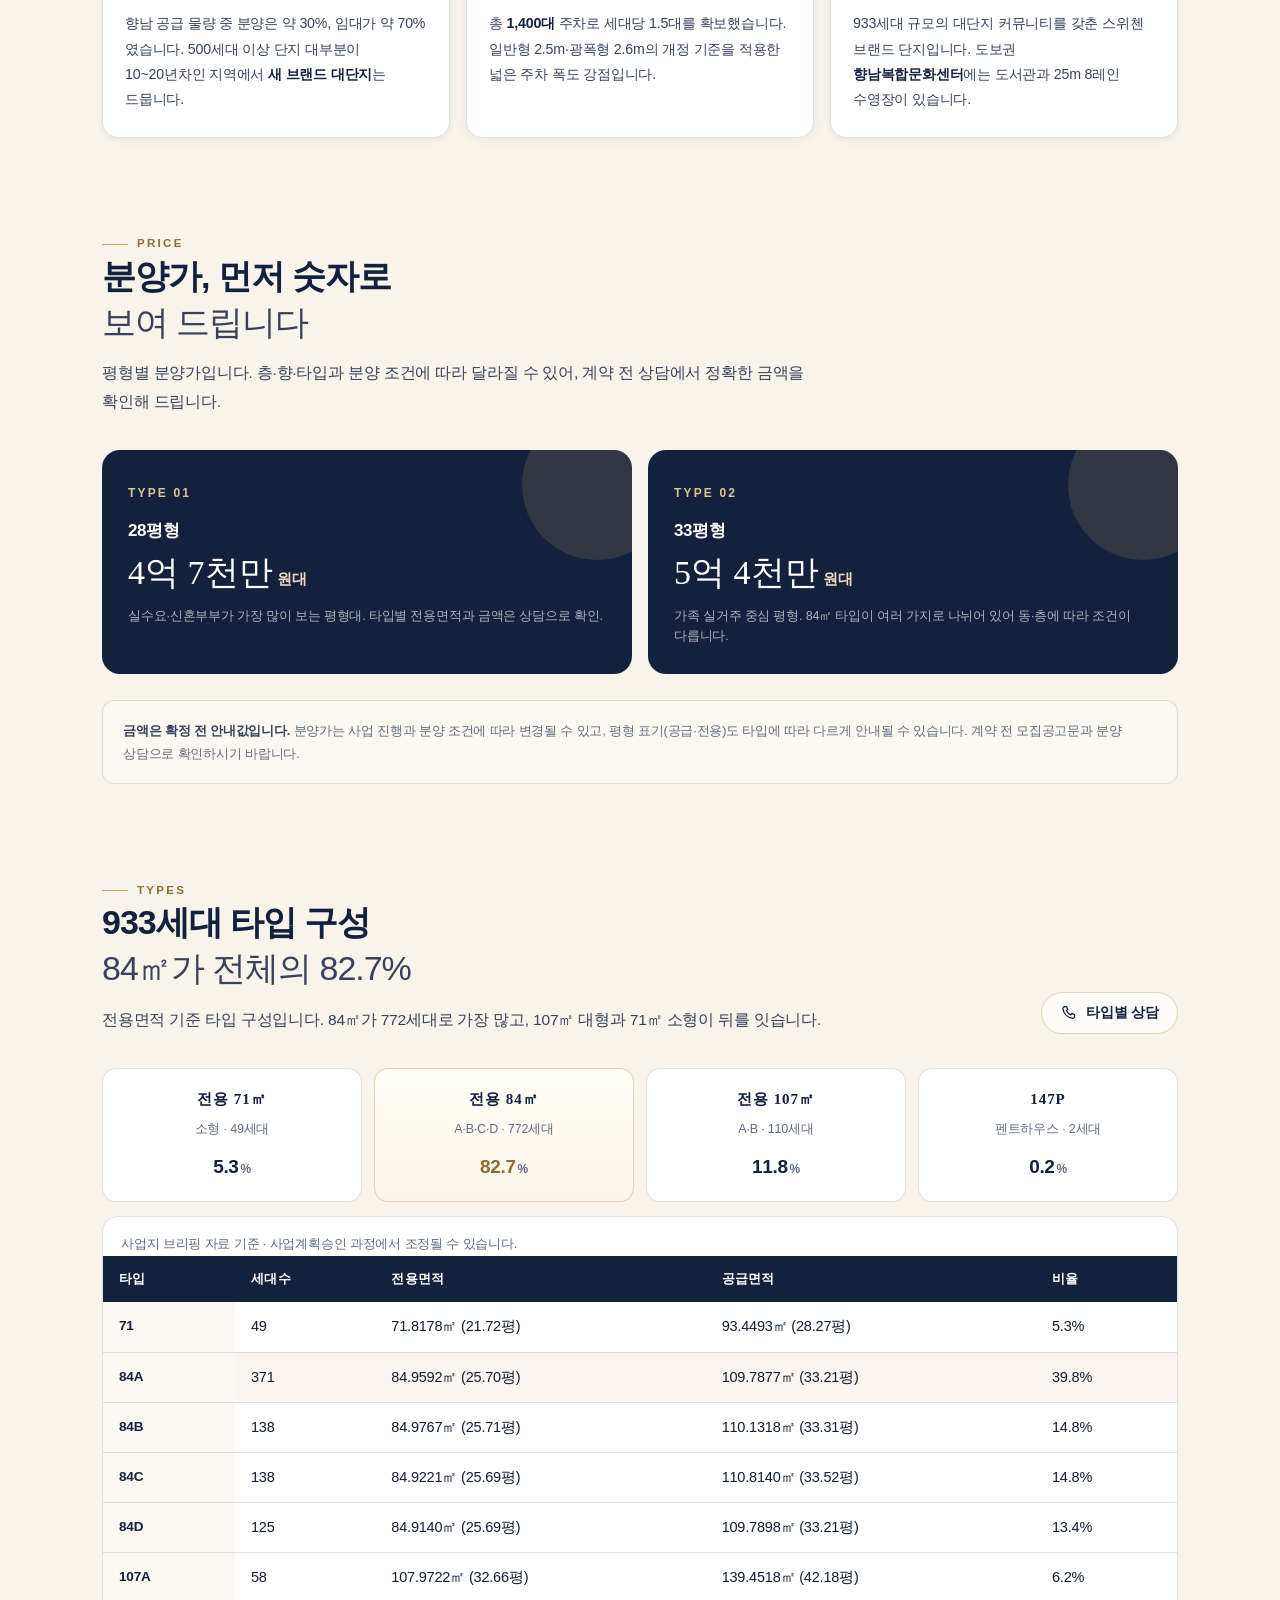
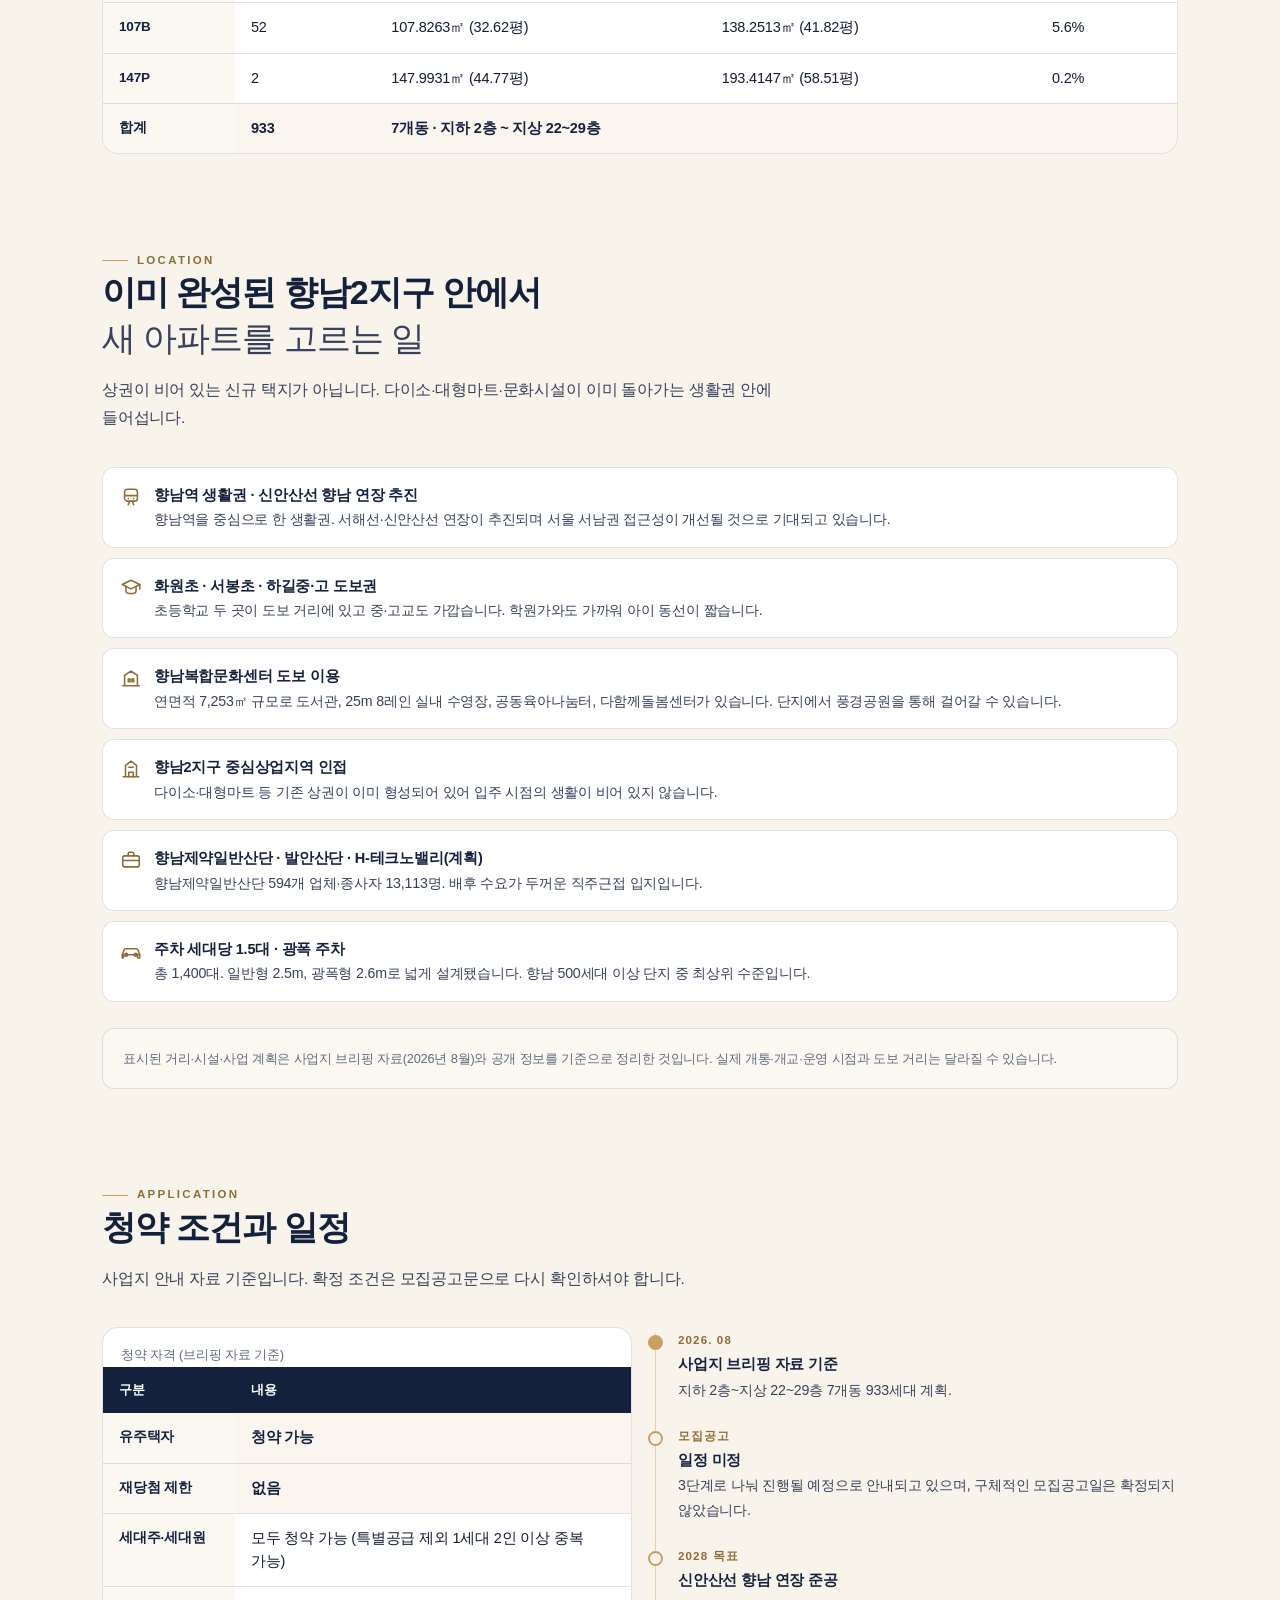
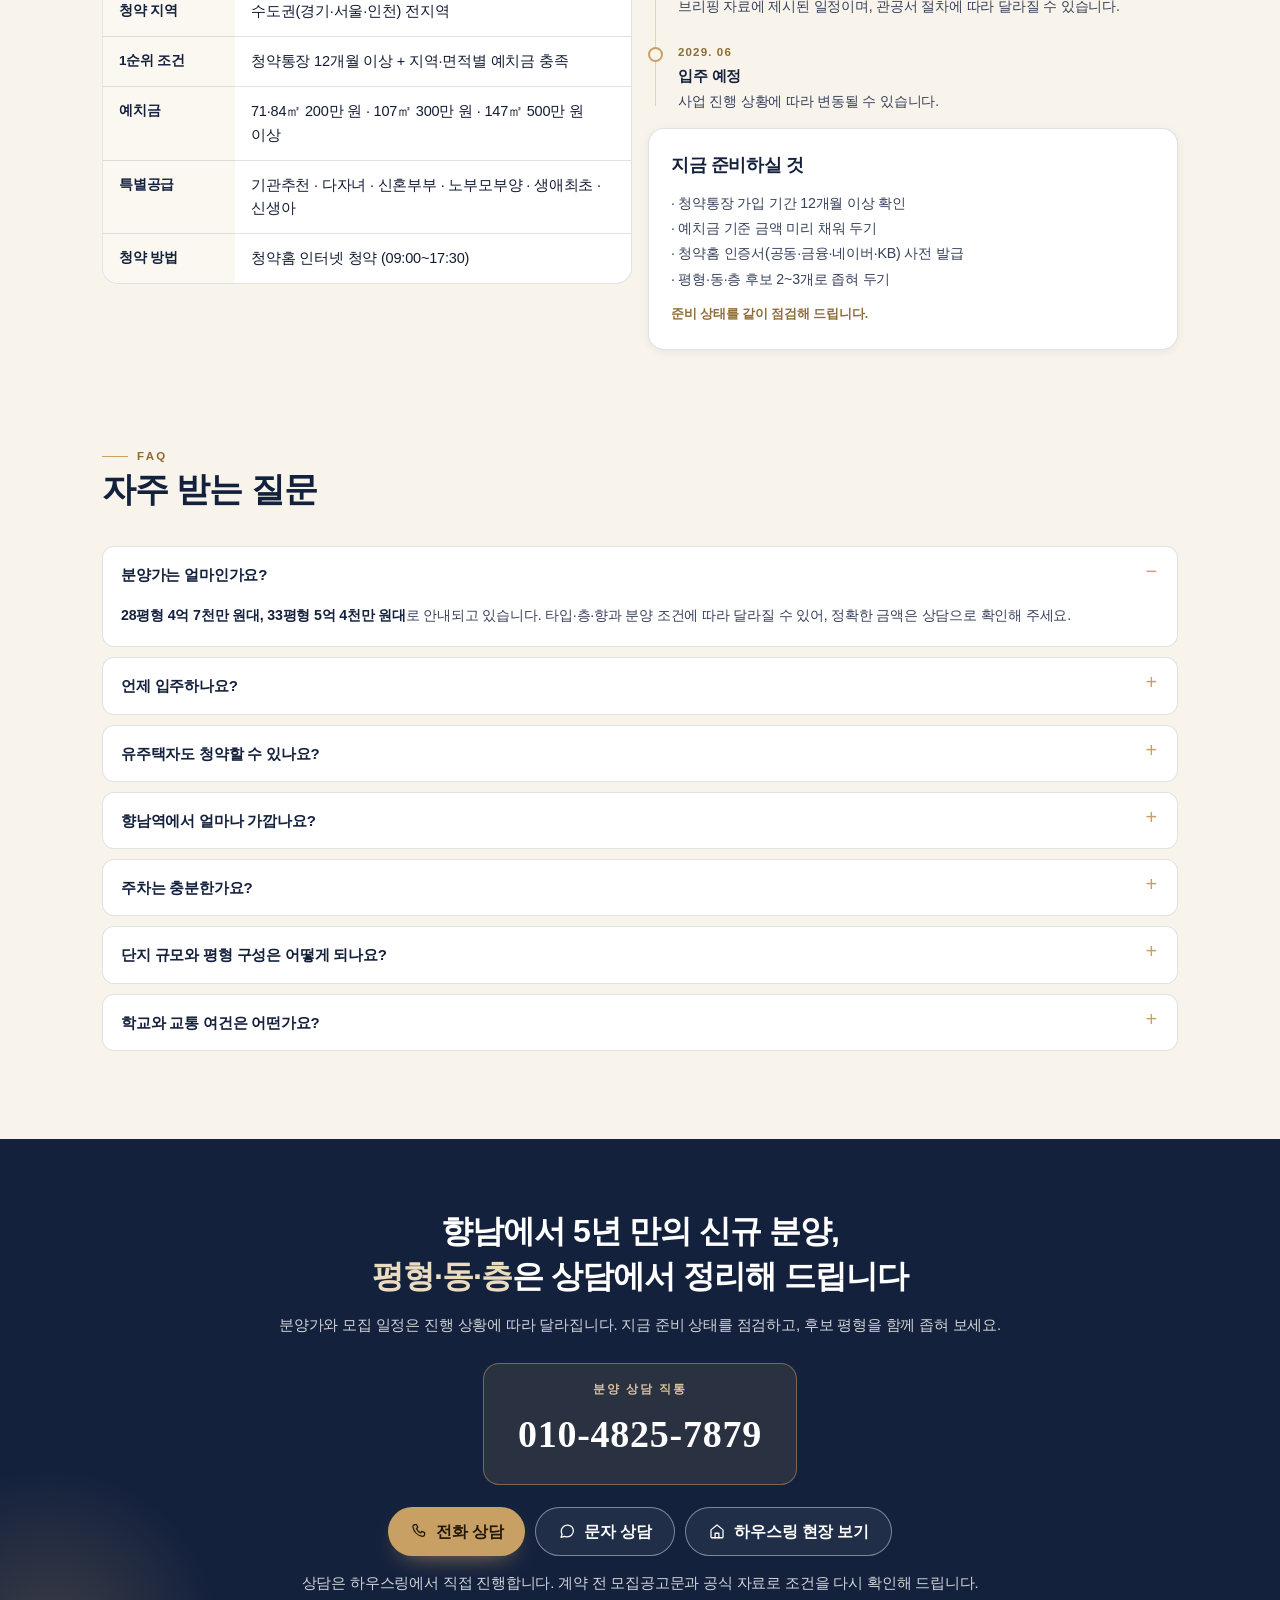
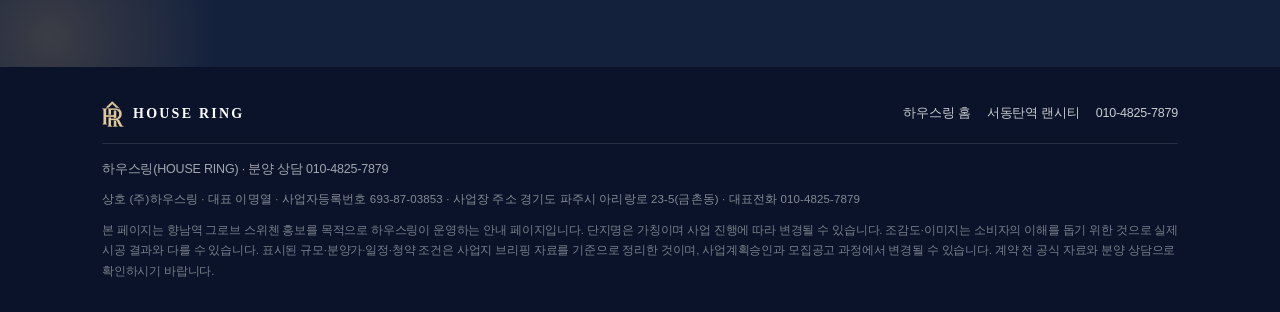
==== commit c530a14c: "GEO(AI 검색 최적화): FAQPage 구조화 데이터·문답 블록·llms.txt 추가 - 메인: 하우스링·현장 종합 문답 7문항(FAQPage JSON-LD + 화면 블록) -" ====
--- a/hyangnam/index.html
+++ b/hyangnam/index.html
@@ -60,22 +60,50 @@
     {
       "@type": "Question",
       "name": "향남역 그로브 스위첸 분양가는 얼마인가요?",
-      "acceptedAnswer": { "@type": "Answer", "text": "28평형 4억 7천만 원대, 33평형 5억 4천만 원대로 안내되고 있습니다. 평형과 금액은 타입·층·향과 분양 조건에 따라 달라질 수 있어, 정확한 금액은 상담으로 확인해 주세요." }
+      "acceptedAnswer": {
+        "@type": "Answer",
+        "text": "28평형 4억 7천만 원대, 33평형 5억 4천만 원대로 안내되고 있습니다. 평형과 금액은 타입·층·향과 분양 조건에 따라 달라질 수 있어, 정확한 금액은 상담으로 확인해 주세요."
+      }
     },
     {
       "@type": "Question",
       "name": "언제 입주하나요?",
-      "acceptedAnswer": { "@type": "Answer", "text": "2029년 6월 입주 예정입니다. 모집공고 일정은 아직 확정되지 않았으며, 사업 진행과 관공서 절차에 따라 달라질 수 있습니다." }
+      "acceptedAnswer": {
+        "@type": "Answer",
+        "text": "2029년 6월 입주 예정입니다. 모집공고 일정은 아직 확정되지 않았으며, 사업 진행과 관공서 절차에 따라 달라질 수 있습니다."
+      }
     },
     {
       "@type": "Question",
       "name": "유주택자도 청약할 수 있나요?",
-      "acceptedAnswer": { "@type": "Answer", "text": "사업지 안내 자료 기준으로 유주택자 청약이 가능하고 재당첨 제한이 없는 것으로 안내되고 있습니다. 세대주·세대원 모두 청약할 수 있고, 수도권(경기·서울·인천) 전지역에서 신청할 수 있습니다. 확정 조건은 모집공고문으로 확인하셔야 합니다." }
+      "acceptedAnswer": {
+        "@type": "Answer",
+        "text": "사업지 안내 자료 기준으로 유주택자 청약이 가능하고 재당첨 제한이 없는 것으로 안내되고 있습니다. 세대주·세대원 모두 청약할 수 있고, 수도권(경기·서울·인천) 전지역에서 신청할 수 있습니다. 확정 조건은 모집공고문으로 확인하셔야 합니다."
+      }
     },
     {
       "@type": "Question",
       "name": "향남역에서 얼마나 가깝나요?",
-      "acceptedAnswer": { "@type": "Answer", "text": "사업지인 화성시 향남읍 하길리 404번지 일원은 향남역 생활권으로 안내되고 있습니다. 신안산선 향남 연장 사업이 추진 중이며, 향남에서 여의도 방면 이동 시간이 줄어드는 것이 기대 요인으로 제시되고 있습니다. 개통 시점과 노선은 확정 전이므로 공식 발표로 확인하시기 바랍니다." }
+      "acceptedAnswer": {
+        "@type": "Answer",
+        "text": "사업지인 화성시 향남읍 하길리 404번지 일원은 향남역 생활권으로 안내되고 있습니다. 신안산선 향남 연장 사업이 추진 중이며, 향남에서 여의도 방면 이동 시간이 줄어드는 것이 기대 요인으로 제시되고 있습니다. 개통 시점과 노선은 확정 전이므로 공식 발표로 확인하시기 바랍니다."
+      }
+    },
+    {
+      "@type": "Question",
+      "name": "단지 규모와 평형 구성은 어떻게 되나요?",
+      "acceptedAnswer": {
+        "@type": "Answer",
+        "text": "지하 2층~지상 22~29층, 7개동 933세대 규모입니다. 28평형(전용 71㎡)과 33평형(전용 84㎡)이 중심이고, 84㎡ 타입이 가장 많은 비중을 차지합니다. 세대당 주차는 1.5대입니다."
+      }
+    },
+    {
+      "@type": "Question",
+      "name": "학교와 교통 여건은 어떤가요?",
+      "acceptedAnswer": {
+        "@type": "Answer",
+        "text": "화원초등학교와 서봉초등학교가 도보 거리에 있고 하길중·하길고도 가까운 학군입니다. 서해선 향남역을 이용할 수 있으며 신안산선 향남 연장 사업이 추진 중입니다. 연장 노선과 개통 시점은 아직 확정 전이므로 공식 발표로 확인하시기 바랍니다."
+      }
     }
   ]
 }
@@ -400,6 +428,14 @@
         <summary>주차는 충분한가요?</summary>
         <div class="faq-body">총 <b>1,400대 · 세대당 1.5대</b>로 계획되어 있습니다. 일반형 2.5m, 광폭형 2.6m의 개정된 주차 폭 기준을 적용해 넓게 설계됐습니다.</div>
       </details>
+      <details>
+        <summary>단지 규모와 평형 구성은 어떻게 되나요?</summary>
+        <div class="faq-body">지하 2층~지상 22~29층, 7개동 933세대 규모입니다. 28평형(전용 71㎡)과 33평형(전용 84㎡)이 중심이고, 84㎡ 타입이 가장 많은 비중을 차지합니다. 세대당 주차는 1.5대입니다.</div>
+      </details>
+      <details>
+        <summary>학교와 교통 여건은 어떤가요?</summary>
+        <div class="faq-body">화원초등학교와 서봉초등학교가 도보 거리에 있고 하길중·하길고도 가까운 학군입니다. 서해선 향남역을 이용할 수 있으며 신안산선 향남 연장 사업이 추진 중입니다. 연장 노선과 개통 시점은 아직 확정 전이므로 공식 발표로 확인하시기 바랍니다.</div>
+      </details>
     </div>
   </div>
 </section>
